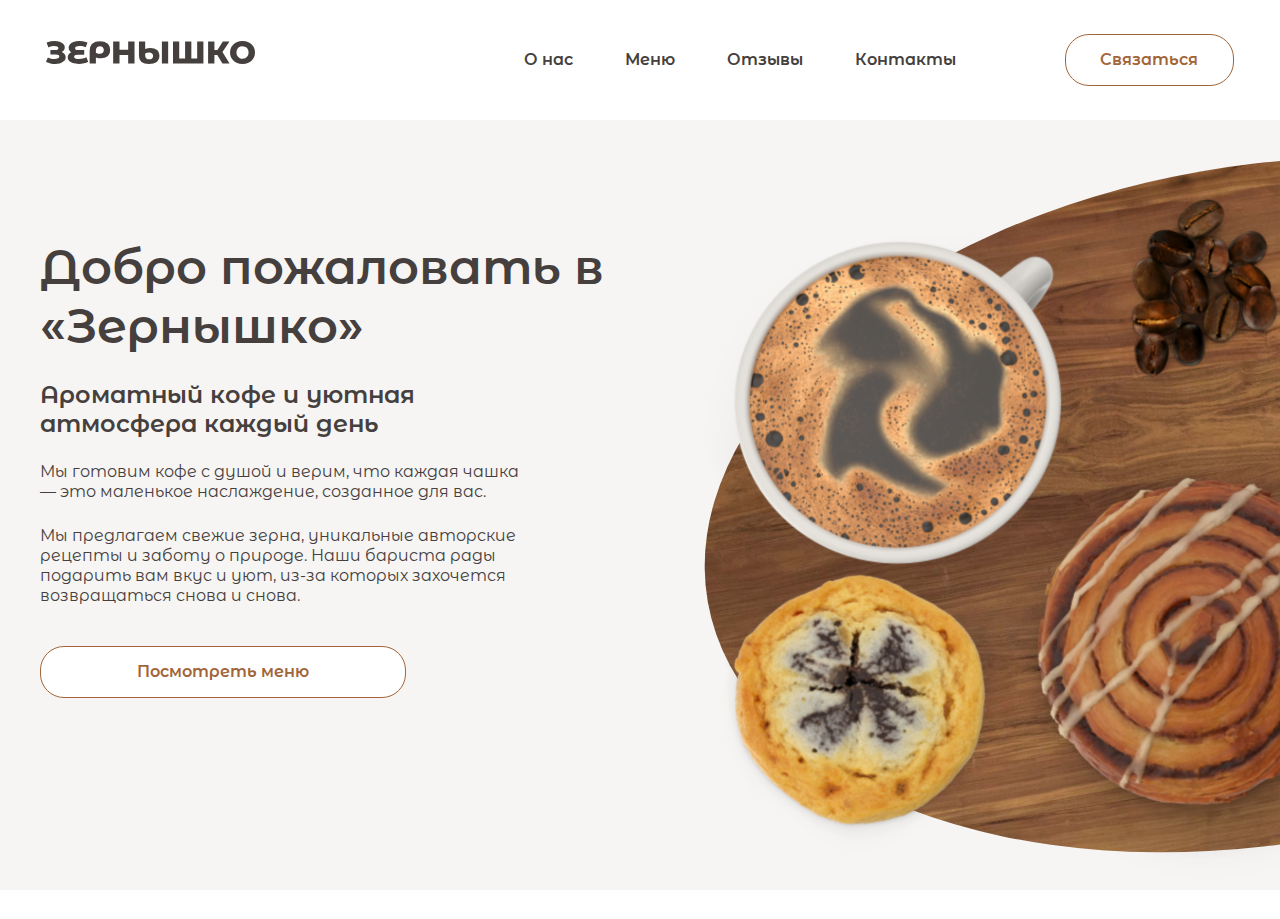
==== index.html @ 21cdaf40 "Add files via upload" ====
<!DOCTYPE html>
<html lang="en">

<head>
    <meta charset="UTF-8">
    <meta http-equiv="X-UA-Compatible" content="IE=edge">
    <meta name="viewport" content="width=device-width, initial-scale=1.0">
    <title>Главная</title>
    <link rel="stylesheet" href="style.css">
    <link rel="preconnect" href="https://fonts.googleapis.com">
    <link rel="preconnect" href="https://fonts.gstatic.com" crossorigin>
    <link
        href="https://fonts.googleapis.com/css2?family=Montserrat+Alternates:ital,wght@0,100;0,200;0,300;0,400;0,500;0,600;0,700;0,800;0,900;1,100;1,200;1,300;1,400;1,500;1,600;1,700;1,800;1,900&display=swap"
        rel="stylesheet">
</head>

<body>
    <div class="img">
        <img class="falling-img" src="img/hat__santa.png" alt="Колпак санты">
        <img class="falling-img" src="img/house.png" alt="Пряничный домик">
        <img class="falling-img" src="img/cookies.png" alt="Печенье">
        <img class="falling-img" src="img/candy.png" alt="Рождественский леденец">
        <img class="falling-img" src="img/ball.png" alt="Елочный шар">
        <img class="falling-img" src="img/snow.png" alt="Снежинка">
        <img class="falling-img" src="img/cart.png" alt="Подарочная карта">
        <script>
            const images = document.querySelectorAll('.falling-img');
            images.forEach((image, index) => {
                image.style.left = `${Math.random() * 100}%`;
                image.style.animationDuration = `${Math.random() * 3 + 2}s`;
            });
        </script>
    </div>
    <div class="top center">
        <header class="header">
            <a class="header__logo" href="index.html">
                <img class="logo__img" src="img/grain.svg" alt="logo"></a>
            <nav class="header__inform">
                <a class="header__inform__link" href="#">О нас</a>
                <a class="header__inform__link" href="#">Меню</a>
                <a class="header__inform__link" href="#">Отзывы</a>
                <a class="header__inform__link" href="#">Контакты</a>
            </nav>
            <button class="header__inform__button">
                Связаться
            </button>
        </header>
    </div>
    <section class="content center">
        <div class="content__img">
            <img class="img__coffe_beans" src="img/coffee_beans.png" alt="Кофейные зерна">
            <img class="img__cup" src="img/Cup_Of_Coffee.png" alt="Чашка кофе">
            <img class="img__cookies" src="img/cookies_with_chokolate.png" alt="Печенье с шоколадной крошкой">
            <img class="img__synabon" src="img/synabon.png" alt="Синабон">
        </div>
        <div class="content__explain">
            <h1 class="content__title">Добро пожаловать в «Зернышко»</h1>
            <p class="content__subtitle">Ароматный кофе и уютная атмосфера каждый день
            </p>
            <p class="content__text">
                Мы готовим кофе с душой и верим, что каждая чашка — это маленькое наслаждение, созданное для вас.
            </p>
            <p class="content__text">Мы предлагаем свежие зерна, уникальные авторские рецепты и заботу о природе. Наши
                бариста рады подарить
                вам
                вкус и уют, из-за которых захочется возвращаться снова и снова.
            </p>
        </div>
        <button class="content__button">
            Посмотреть меню
        </button>
    </section>
</body>

</html>
---- style.css ----
* {
  margin: 0;
  padding: 0;
}

a {
  text-decoration: none;
}

body {
  font-family: "Montserrat Alternates", serif;
}

.img {
  position: relative;
  width: 100%;
  height: 100%;
}

.falling-img {
  position: absolute;
  top: -100px;
  animation: fall 5s linear infinite;
}

@keyframes fall {
  0% {
    transform: translateY(-100px);
  }
  100% {
    transform: translateY(100vh);
  }
}
.center {
  padding-left: calc(50% - 600px);
  padding-right: calc(50% - 600px);
}

.header {
  height: 120px;
  max-width: 1400px;
  display: flex;
  flex-direction: row;
  justify-content: space-around;
  align-items: center;
}
.header__logo {
  height: 39px;
}
.header__inform {
  padding-right: 48px;
  padding-left: 256px;
}
.header__inform__link {
  color: rgb(69, 64, 61);
  font-size: 16px;
  font-weight: 600;
  line-height: 20px;
  letter-spacing: 0px;
  text-align: left;
  padding-right: 48px;
}
.header__inform__button {
  box-sizing: border-box;
  border: 1px solid rgb(162, 101, 57);
  border-radius: 24px;
  background-color: rgb(255, 255, 255);
  width: 169px;
  height: 52px;
  color: rgb(162, 101, 57);
  font-family: inherit;
  color: rgb(162, 101, 57);
  font-size: 16px;
  font-weight: 600;
  line-height: 20px;
  letter-spacing: 0px;
  text-align: center;
}
.header__inform__button:hover {
  background-color: rgb(162, 101, 57);
  color: rgb(255, 255, 255);
}

.content {
  background-color: #F6F5F4;
  height: 770px;
  background-image: url(img/Group.svg);
  background-repeat: no-repeat;
  background-size: 1220px 861px;
  background-position: left 649px center;
}
.content__explain {
  display: flex;
  flex-direction: column;
  gap: 24px;
  max-width: 586px;
  margin-right: 40px;
}
.content__title {
  font-size: 48px;
  font-weight: 600;
  line-height: 59px;
  letter-spacing: 0px;
  color: rgb(69, 64, 61);
  text-align: left;
  margin-top: 118px;
}
.content__subtitle {
  color: rgb(69, 64, 61);
  font-size: 24px;
  font-weight: 600;
  line-height: 29px;
  letter-spacing: 0px;
  text-align: left;
  max-width: 498px;
}
.content__text {
  color: rgb(69, 64, 61);
  font-size: 16px;
  font-weight: 400;
  line-height: 20px;
  letter-spacing: 0px;
  text-align: left;
  max-width: 498px;
}
.content__button {
  box-sizing: border-box;
  border: 1px solid rgb(162, 101, 57);
  border-radius: 24px;
  color: rgb(162, 101, 57);
  background-color: rgb(255, 255, 255);
  width: 366px;
  height: 52px;
  font-family: inherit;
  font-size: 16px;
  font-weight: 600;
  line-height: 20px;
  letter-spacing: 0px;
  text-align: center;
  margin-top: 40px;
}
.content__button:hover {
  background-color: rgb(162, 101, 57);
  color: rgb(255, 255, 255);
}

.img__coffe_beans {
  position: absolute;
  max-width: 270px;
  max-height: 270px;
  left: 1068px;
  top: 158px;
}

.img__cup {
  position: absolute;
  max-width: 540px;
  max-height: 540px;
  left: 654px;
  transition: transform 1s ease-in-out;
}
.img__cup:hover {
  transform: rotate(360deg);
}

.img__cookies {
  position: absolute;
  max-width: 393px;
  max-height: 393px;
  left: 661px;
  top: 498px;
  transition: transform 1s ease-in-out;
}
.img__cookies:hover {
  transform: rotate(360deg);
}

.img__synabon {
  position: absolute;
  max-width: 569px;
  max-height: 569px;
  left: 927px;
  top: 350px;
  transition: transform 5s ease-in-out;
}
.img__synabon:hover {
  transform: rotate(360deg);
}/*# sourceMappingURL=style.css.map */
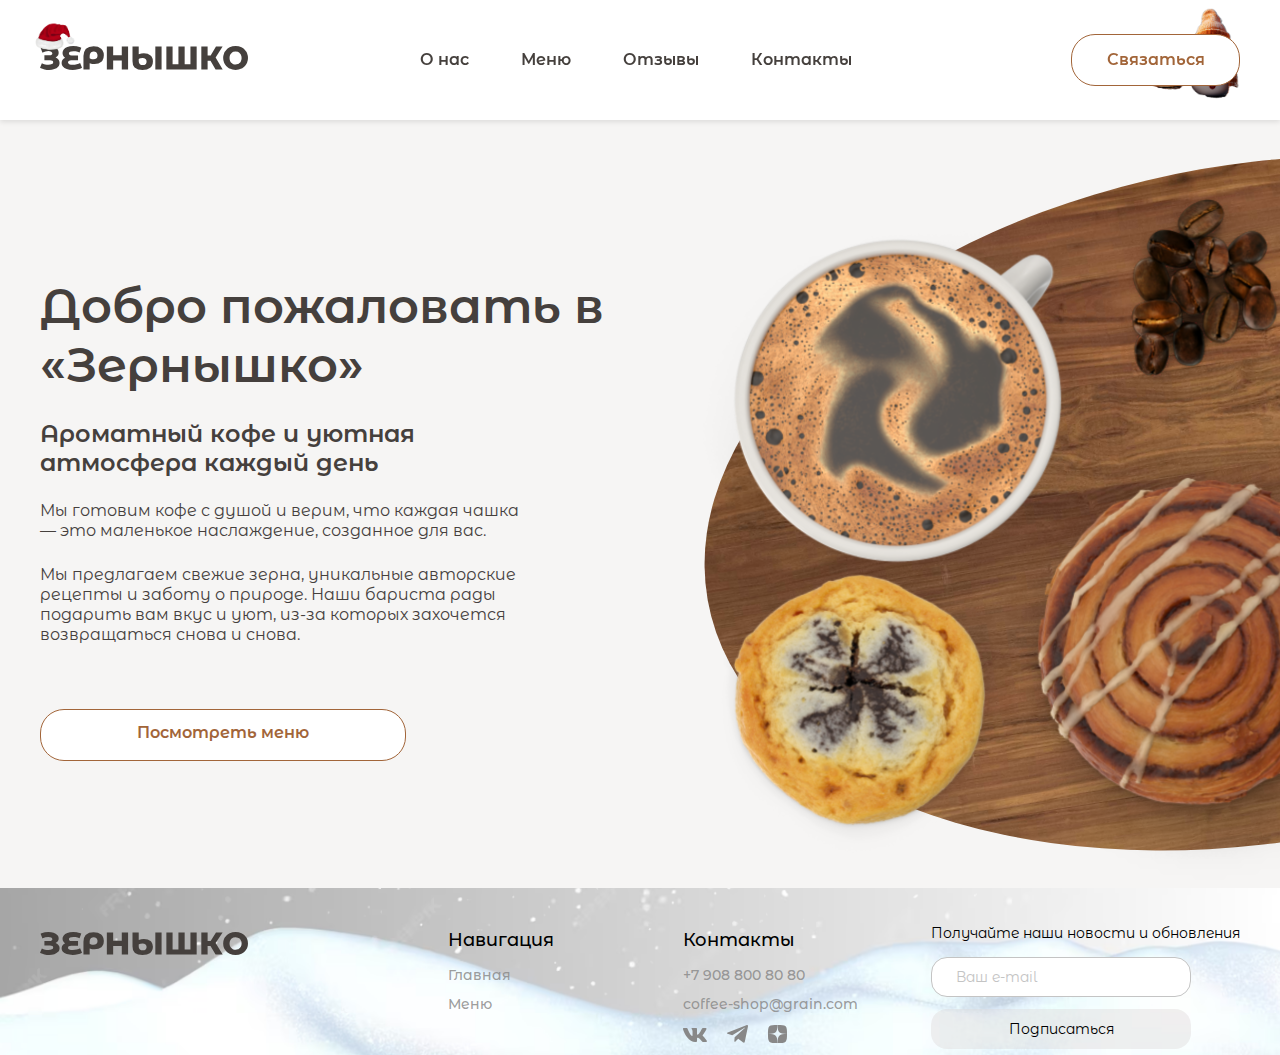
==== commit 109c9d86: "Add files via upload" ====
--- a/index.html
+++ b/index.html
@@ -1,6 +1,5 @@
 <!DOCTYPE html>
 <html lang="en">
-
 <head>
     <meta charset="UTF-8">
     <meta http-equiv="X-UA-Compatible" content="IE=edge">
@@ -13,7 +12,6 @@
         href="https://fonts.googleapis.com/css2?family=Montserrat+Alternates:ital,wght@0,100;0,200;0,300;0,400;0,500;0,600;0,700;0,800;0,900;1,100;1,200;1,300;1,400;1,500;1,600;1,700;1,800;1,900&display=swap"
         rel="stylesheet">
 </head>
-
 <body>
     <div class="img">
         <img class="falling-img" src="img/hat__santa.png" alt="Колпак санты">
@@ -31,21 +29,22 @@
             });
         </script>
     </div>
-    <div class="top center">
-        <header class="header">
-            <a class="header__logo" href="index.html">
+    <header class="header center">
+        <div class="header__logo">
+            <img class="header__img-logo" src="img/santa_hat.png" alt="Шапка санты">
+            <a class="header__top" href="index.html">
                 <img class="logo__img" src="img/grain.svg" alt="logo"></a>
-            <nav class="header__inform">
-                <a class="header__inform__link" href="#">О нас</a>
-                <a class="header__inform__link" href="#">Меню</a>
-                <a class="header__inform__link" href="#">Отзывы</a>
-                <a class="header__inform__link" href="#">Контакты</a>
-            </nav>
-            <button class="header__inform__button">
-                Связаться
-            </button>
-        </header>
-    </div>
+        </div>
+        <nav class="header__inform">
+            <a class="header__inform__link" href="#about-us">О нас</a>
+            <a class="header__inform__link" href="menu.html">Меню</a>
+            <a class="header__inform__link" href="#footer">Отзывы</a>
+            <a class="header__inform__link" href="#footer">Контакты</a>
+        </nav>
+        <button class="header__inform__button">
+            Связаться
+        </button>
+    </header>
     <section class="content center">
         <div class="content__img">
             <img class="img__coffe_beans" src="img/coffee_beans.png" alt="Кофейные зерна">
@@ -53,11 +52,11 @@
             <img class="img__cookies" src="img/cookies_with_chokolate.png" alt="Печенье с шоколадной крошкой">
             <img class="img__synabon" src="img/synabon.png" alt="Синабон">
         </div>
-        <div class="content__explain">
+        <div class="content__explain center" id="about-us">
             <h1 class="content__title">Добро пожаловать в «Зернышко»</h1>
             <p class="content__subtitle">Ароматный кофе и уютная атмосфера каждый день
             </p>
-            <p class="content__text">
+            <p class="content__text center">
                 Мы готовим кофе с душой и верим, что каждая чашка — это маленькое наслаждение, созданное для вас.
             </p>
             <p class="content__text">Мы предлагаем свежие зерна, уникальные авторские рецепты и заботу о природе. Наши
@@ -65,11 +64,71 @@
                 вам
                 вкус и уют, из-за которых захочется возвращаться снова и снова.
             </p>
+            <a class="content__link center" href="menu.html">Посмотреть меню</a>
         </div>
-        <button class="content__button">
-            Посмотреть меню
-        </button>
     </section>
+    <footer class="footer center" id="footer">
+        <a href="index.html" class="footer__logo">
+            <img src="img/grain.svg" alt="logo">
+        </a>
+        <div class="footer__content">
+            <div class="footer__info">
+                <nav class="footer__item">
+                    <h3 class="footer__title">Навигация</h3>
+                    <a href="index.html" class="footer__link">Главная</a>
+                    <a href="menu.html" class="footer__link">Меню</a>
+                </nav>
+                <div class="footer__item">
+                    <h3 class="footer__title">Контакты</h3>
+                    <a href="tel:++7 908 800 80 80" class="footer__link">+7 908 800 80 80</a>
+                    <a href="mailto:coffee-shop@grain.com" class="footer__link">coffee-shop@grain.com</a>
+                    <div class="footer__icons">
+                        <a href="#"><svg width="24.000504" height="14.000000" viewBox="0 0 24.0005 14" fill="none"
+                                xmlns="http://www.w3.org/2000/svg" xmlns:xlink="http://www.w3.org/1999/xlink">
+                                <desc>
+                                    Created with Pixso.
+                                </desc>
+                                <defs />
+                                <path id="Vector"
+                                    d="M23.45 0.94C23.61 0.4 23.45 0 22.65 0L20.03 0C19.36 0 19.05 0.34 18.88 0.72C18.88 0.72 17.55 3.92 15.66 6C15.04 6.6 14.77 6.79 14.43 6.79C14.27 6.79 14.01 6.6 14.01 6.05L14.01 0.94C14.01 0.29 13.83 0 13.27 0L9.15 0C8.73 0 8.48 0.3 8.48 0.59C8.48 1.21 9.42 1.35 9.52 3.1L9.52 6.9C9.52 7.73 9.37 7.88 9.03 7.88C8.14 7.88 5.98 4.67 4.69 1C4.44 0.28 4.19 0 3.52 0L0.9 0C0.15 0 0 0.34 0 0.72C0 1.41 0.88 4.8 4.14 9.28C6.31 12.34 9.37 14 12.15 14C13.82 14 14.02 13.63 14.02 12.99L14.02 10.68C14.02 9.94 14.18 9.8 14.71 9.8C15.1 9.8 15.77 9.99 17.33 11.46C19.11 13.21 19.4 14 20.4 14L23.03 14C23.78 14 24.15 13.63 23.94 12.9C23.7 12.18 22.85 11.12 21.72 9.88C21.11 9.17 20.19 8.4 19.91 8.02C19.52 7.53 19.63 7.31 19.91 6.87C19.91 6.87 23.11 2.45 23.44 0.94L23.45 0.94Z"
+                                    fill="#888888" fill-opacity="1.000000" fill-rule="evenodd" />
+                            </svg>
+                        </a>
+                        <a href="#"><svg width="21.000000" height="17.675659" viewBox="0 0 21 17.6757" fill="none"
+                                xmlns="http://www.w3.org/2000/svg" xmlns:xlink="http://www.w3.org/1999/xlink">
+                                <desc>
+                                    Created with Pixso.
+                                </desc>
+                                <defs />
+                                <path id="Vector"
+                                    d="M19.29 0.2L0.69 7.41C-0.06 7.74 -0.32 8.42 0.5 8.78L5.28 10.31L16.82 3.14C17.45 2.69 18.09 2.81 17.54 3.3L7.63 12.32L7.31 16.14C7.6 16.73 8.13 16.73 8.47 16.44L11.21 13.83L15.91 17.37C17 18.02 17.59 17.6 17.83 16.41L20.91 1.74C21.23 0.28 20.68 -0.37 19.29 0.2Z"
+                                    fill="#888888" fill-opacity="1.000000" fill-rule="nonzero" />
+                            </svg>
+                        </a>
+                        <a href="#"><svg width="19.000000" height="18.000000" viewBox="0 0 19 18" fill="none"
+                                xmlns="http://www.w3.org/2000/svg" xmlns:xlink="http://www.w3.org/1999/xlink">
+                                <desc>
+                                    Created with Pixso.
+                                </desc>
+                                <defs />
+                                <path id="Vector"
+                                    d="M11.33 10.73C9.83 12.19 9.73 14.01 9.6 18C13.52 18 16.23 17.98 17.62 16.7C18.98 15.37 19 12.68 19 9.09C14.79 9.22 12.87 9.32 11.33 10.73ZM0 9.09C0 12.68 0.01 15.37 1.37 16.7C2.76 17.98 5.47 18 9.39 18C9.26 14.01 9.16 12.19 7.66 10.73C6.12 9.32 4.2 9.21 0 9.09ZM9.39 0C5.48 0 2.76 0.01 1.37 1.29C0.01 2.62 0 5.31 0 8.9C4.2 8.77 6.12 8.67 7.66 7.26C9.16 5.8 9.26 3.98 9.39 0ZM11.33 7.26C9.83 5.8 9.73 3.98 9.6 0C13.52 0 16.23 0.01 17.62 1.29C18.98 2.62 19 5.31 19 8.9C14.79 8.77 12.87 8.67 11.33 7.26Z"
+                                    fill="#888888" fill-opacity="1.000000" fill-rule="nonzero" />
+                            </svg>
+                        </a>
+                    </div>
+                </div>
+            </div>
+            <form action="#" class="footer__form">
+                <p class="footer__text">
+                    Получайте наши новости и обновления
+                </p>
+                <input class="footer__type" placeholder="Ваш e-mail" type="email" name="" id="">
+                <button class="footer__button">
+                    Подписаться
+                </button>
+            </form>
+        </div>
+    </footer>
 </body>
-
 </html>--- a/style.css
+++ b/style.css
@@ -1,3 +1,4 @@
+@charset "UTF-8";
 * {
   margin: 0;
   padding: 0;
@@ -38,18 +39,71 @@
 
 .header {
   height: 120px;
-  max-width: 1400px;
   display: flex;
   flex-direction: row;
-  justify-content: space-around;
+  justify-content: space-between;
   align-items: center;
+  position: fixed;
+  box-sizing: border-box;
+  z-index: 10;
+  top: 0;
+  left: 0;
+  width: 100%;
+  background-color: #fff;
+  background-image: url("img/christmas-celebration-concept.png");
+  background-size: 170px 95px;
+  background-position: right;
+  background-repeat: no-repeat;
+  box-shadow: 0 2px 5px rgba(0, 0, 0, 0.1);
+  transition: background-size 0.3s ease;
+}
+.header:hover {
+  background-size: 200px 115px;
 }
 .header__logo {
-  height: 39px;
-}
-.header__inform {
-  padding-right: 48px;
-  padding-left: 256px;
+  display: flex;
+  flex-direction: column;
+}
+.header__img {
+  width: 80px;
+  height: 80px;
+  margin-top: -32px;
+  margin-left: -10px;
+  position: absolute;
+  z-index: 1;
+}
+.header__img-logo {
+  width: 50px;
+  height: 50px;
+  margin-top: -32px;
+  margin-left: -10px;
+  position: absolute;
+  z-index: 1;
+}
+.header__menu-img {
+  height: 59px;
+  max-width: 154px;
+}
+.header__menu-link {
+  box-sizing: border-box;
+  border: 1px solid rgb(162, 101, 57);
+  border-radius: 24px;
+  width: 120px;
+  height: 45px;
+  color: rgb(162, 101, 57);
+  font-size: 14px;
+  font-weight: 600;
+  line-height: 17px;
+  letter-spacing: 0px;
+  text-align: center;
+  display: inline-block;
+  text-decoration: none;
+  margin: 7px;
+  line-height: 45px;
+}
+.header__menu-link:hover {
+  background-color: rgb(162, 101, 57);
+  color: rgb(255, 255, 255);
 }
 .header__inform__link {
   color: rgb(69, 64, 61);
@@ -59,6 +113,7 @@
   letter-spacing: 0px;
   text-align: left;
   padding-right: 48px;
+  cursor: pointer;
 }
 .header__inform__button {
   box-sizing: border-box;
@@ -83,11 +138,12 @@
 
 .content {
   background-color: #F6F5F4;
-  height: 770px;
   background-image: url(img/Group.svg);
   background-repeat: no-repeat;
-  background-size: 1220px 861px;
+  background-size: 1220px 980px;
   background-position: left 649px center;
+  margin-top: 118px;
+  height: 770px;
 }
 .content__explain {
   display: flex;
@@ -103,7 +159,7 @@
   letter-spacing: 0px;
   color: rgb(69, 64, 61);
   text-align: left;
-  margin-top: 118px;
+  margin-top: 159px;
 }
 .content__subtitle {
   color: rgb(69, 64, 61);
@@ -123,7 +179,7 @@
   text-align: left;
   max-width: 498px;
 }
-.content__button {
+.content__link {
   box-sizing: border-box;
   border: 1px solid rgb(162, 101, 57);
   border-radius: 24px;
@@ -138,10 +194,132 @@
   letter-spacing: 0px;
   text-align: center;
   margin-top: 40px;
-}
-.content__button:hover {
+  display: inline-block;
+  text-decoration: none;
+  line-height: 45px;
+}
+.content__link:hover {
   background-color: rgb(162, 101, 57);
   color: rgb(255, 255, 255);
+}
+
+.menu-coffeе {
+  margin-top: 168px;
+  display: grid;
+  gap: 32px;
+  grid-template-columns: repeat(4, 2fr);
+}
+
+.menu-dessert {
+  margin-top: 48px;
+  display: grid;
+  gap: 32px;
+  grid-template-columns: repeat(4, 2fr);
+}
+
+.menu-snacks {
+  margin-top: 48px;
+  display: grid;
+  gap: 32px;
+  grid-template-columns: repeat(4, 2fr);
+}
+
+.item {
+  max-width: 276px;
+  height: 410px;
+  display: flex;
+  flex-direction: column;
+  justify-content: flex-start;
+  border-radius: 24px;
+  box-shadow: 0px 4px 20px 0px rgba(0, 0, 0, 0.14);
+  background: rgb(255, 255, 255);
+}
+.item::before {
+  content: "";
+  position: absolute;
+  top: 0;
+  left: 0;
+  width: 100%;
+  height: 100%;
+  background-image: url("img/santa.png");
+  background-size: 98px 98px;
+  background-repeat: no-repeat;
+  background-position: top 180px;
+  opacity: 0;
+  transition: opacity 0.3s ease, transform 0.3s ease;
+  z-index: -1;
+}
+.item:hover::before {
+  opacity: 1;
+  transform: scale(1.1);
+}
+.item:hover {
+  transform: scale(1.05);
+}
+.item__img {
+  position: relative;
+  max-width: 276px;
+  height: 276px;
+  display: flex;
+  justify-content: center;
+  align-items: center;
+}
+.item__images {
+  transition: transform 0.3s ease;
+}
+.item__images:hover {
+  transform: scale(1.1);
+}
+.item__icon {
+  display: none;
+  position: absolute;
+  top: 10px;
+  right: 10px;
+}
+.item__img:hover .item__icon {
+  display: flex;
+  gap: 10px;
+}
+.item__icon-img {
+  cursor: pointer;
+  cursor: pointer;
+  width: 30px;
+  height: 30px;
+  opacity: 0.8;
+  transition: opacity 0.3s ease;
+}
+.item__icon-img__icon-img:hover {
+  opacity: 1;
+}
+.item__describe {
+  display: flex;
+  flex-direction: column;
+  padding: 20px 20px 20px 20px;
+  gap: 7px;
+}
+.item__name {
+  color: rgb(69, 64, 61);
+  font-size: 14px;
+  font-weight: 400;
+  line-height: 17px;
+  letter-spacing: 0px;
+  text-align: left;
+}
+.item__size {
+  color: rgb(154, 154, 154);
+  font-size: 14px;
+  font-weight: 400;
+  line-height: 17px;
+  letter-spacing: 0px;
+  text-align: left;
+}
+.item__price {
+  color: rgb(69, 64, 61);
+  font-size: 24px;
+  font-weight: 600;
+  line-height: 29px;
+  letter-spacing: 0px;
+  text-align: left;
 }
 
 .img__coffe_beans {
@@ -185,4 +363,385 @@
 }
 .img__synabon:hover {
   transform: rotate(360deg);
+}
+
+.footer {
+  background-image: url("img/snow-back.png");
+  background-size: cover;
+  background-repeat: no-repeat;
+  padding-top: 32px;
+  display: flex;
+  justify-content: space-between;
+  align-items: center;
+  flex-wrap: wrap;
+}
+.footer__logo {
+  color: rgb(0, 0, 0);
+  font-size: 36px;
+  font-weight: 600;
+  line-height: 44px;
+  padding-bottom: 91px;
+}
+.footer__content {
+  width: 792px;
+  display: flex;
+  justify-content: space-between;
+  flex-wrap: wrap;
+}
+.footer__info {
+  display: flex;
+  gap: 129px;
+}
+.footer__item {
+  display: flex;
+  flex-direction: column;
+  gap: 12px;
+}
+.footer__title {
+  color: rgb(0, 0, 0);
+  font-size: 18px;
+  font-weight: 500;
+  line-height: 29px;
+}
+.footer__icons {
+  display: flex;
+  align-items: center;
+  gap: 20px;
+}
+.footer__form {
+  display: flex;
+  flex-direction: column;
+  gap: 12px;
+}
+.footer__text {
+  margin-bottom: 4px;
+  color: rgb(0, 0, 0);
+  font-size: 14px;
+  font-weight: 400;
+  line-height: 15px;
+}
+.footer__link {
+  color: rgba(136, 136, 136, 0.836);
+  font-size: 14px;
+  font-weight: 500;
+  line-height: 17px;
+}
+.footer__link:hover {
+  text-decoration: underline;
+}
+.footer__type {
+  box-sizing: border-box;
+  border: 1px solid rgb(196, 196, 196);
+  border-radius: 16px;
+  background: #fff;
+  font: inherit;
+  width: 260px;
+  height: 40px;
+  font-size: 14px;
+  font-weight: 400;
+  line-height: 15px;
+  padding-left: 24px;
+  padding-right: 24px;
+  color: rgb(196, 196, 196);
+}
+.footer__type::-moz-placeholder {
+  color: rgb(196, 196, 196);
+}
+.footer__type::placeholder {
+  color: rgb(196, 196, 196);
+}
+.footer__button {
+  background: rgba(222, 215, 215, 0.41);
+  border: none;
+  box-sizing: border-box;
+  border-radius: 16px;
+  width: 260px;
+  height: 40px;
+  font: inherit;
+  font-size: 14px;
+  line-height: 15px;
+  color: rgb(0, 0, 0);
+  font-family: inherit;
+}
+
+@media (max-width: 1024px) {
+  .center {
+    padding-left: calc(50% - 393px);
+    padding-right: calc(50% - 393px);
+  }
+  .footer__logo {
+    display: none;
+  }
+  .header {
+    height: 100px;
+    background-image: none;
+  }
+  .header:hover {
+    background-size: 160px 90px;
+  }
+  .header__img {
+    width: 60px;
+    height: 60px;
+    margin-top: -25px;
+    margin-left: -8px;
+  }
+  .header__img-logo {
+    width: 40px;
+    height: 40px;
+    margin-top: -25px;
+    margin-left: -8px;
+  }
+  .header__menu-img {
+    height: 45px;
+    max-width: 120px;
+  }
+  .header__menu-link {
+    width: 100px;
+    height: 40px;
+    font-size: 12px;
+    line-height: 40px;
+    margin: 5px;
+  }
+  .header__inform__link {
+    font-size: 14px;
+    padding-right: 24px;
+  }
+  .header__inform__link__button {
+    font-size: 14px;
+    font-weight: 200;
+    line-height: 20px;
+  }
+  .content {
+    background-size: 980px 461px;
+    background-position: left 500px center;
+  }
+  .content__explain {
+    gap: 20px;
+    margin-right: 0;
+    padding: 0 20px;
+  }
+  .content__title {
+    font-size: 36px;
+    line-height: 44px;
+    margin-top: 80px;
+  }
+  .content__subtitle {
+    font-size: 20px;
+    line-height: 24px;
+  }
+  .content__text {
+    font-size: 14px;
+    line-height: 18px;
+  }
+  .content__link {
+    margin-top: 20px;
+  }
+  .menu-coffeе {
+    margin-top: 80px;
+    grid-template-columns: repeat(2, 1fr);
+    gap: 20px;
+    padding: 0 20px;
+  }
+  .menu-dessert {
+    margin-top: 80px;
+    grid-template-columns: repeat(2, 1fr);
+    gap: 20px;
+    padding: 0 20px;
+  }
+  .menu-snacks {
+    margin-top: 80px;
+    grid-template-columns: repeat(2, 1fr);
+    gap: 20px;
+    padding: 0 20px;
+  }
+  .item {
+    max-width: 100%;
+    height: auto;
+    padding-bottom: 20px;
+  }
+  .item__img {
+    max-width: 100%;
+    height: auto;
+  }
+  .item__images {
+    max-width: 100%;
+    height: auto;
+  }
+  .item__describe {
+    padding: 15px 15px 15px 15px;
+  }
+  .item__name {
+    font-size: 12px;
+    line-height: 15px;
+  }
+  .item__size {
+    font-size: 12px;
+    line-height: 15px;
+  }
+  .item__price {
+    font-size: 12px;
+    line-height: 15px;
+  }
+  .img__coffe_beans {
+    display: none;
+  }
+  .img__synabon {
+    display: none;
+  }
+  .img__cookies {
+    max-width: 293px;
+    max-height: 293px;
+    left: 661px;
+    top: 400px;
+  }
+  .img__cup {
+    max-width: 440px;
+    max-height: 440px;
+    left: 654px;
+  }
+}
+@media (min-width: 768px) and (max-width: 834px) {
+  .header__inform__link {
+    font-size: 14px;
+    padding-right: 10px;
+  }
+  .center {
+    padding-left: 24px;
+    padding-right: 24px;
+  }
+  .content {
+    background-size: 880px 461px;
+    background-position: left 400px center;
+  }
+  .img__cookies {
+    max-width: 193px;
+    max-height: 193px;
+    left: 661px;
+    top: 500px;
+  }
+  .img__cup {
+    max-width: 340px;
+    max-height: 340px;
+    left: 554px;
+    top: 180px;
+  }
+}
+@media (max-width: 767px) {
+  .center {
+    padding-left: 16px;
+    padding-right: 16px;
+  }
+  .header {
+    height: 80px;
+    background-image: none;
+    display: flex;
+    flex-direction: column;
+    gap: 5px;
+  }
+  .header:hover {
+    background-size: 160px 90px;
+  }
+  .header__img {
+    display: none;
+  }
+  .header__img-logo {
+    display: none;
+  }
+  .header__menu-img {
+    display: none;
+  }
+  .header__menu-link {
+    width: 80px;
+    height: 30px;
+    font-size: 10px;
+    line-height: 30px;
+    margin: 3px;
+  }
+  .header__inform__link {
+    font-size: 12px;
+    padding-right: 16px;
+  }
+  .header__inform__link__button {
+    font-size: 12px;
+    line-height: 18px;
+  }
+  .logo__img {
+    display: none;
+  }
+  .content {
+    background-size: 580px 361px;
+    background-position: bottom 8px center;
+  }
+  .content__explain {
+    display: flex;
+    flex-direction: column;
+    gap: 16px;
+    max-width: 100%;
+    margin-right: 0;
+  }
+  .content__title {
+    font-size: 32px;
+    line-height: 40px;
+    margin-top: 40px;
+  }
+  .content__subtitle {
+    font-size: 18px;
+    line-height: 24px;
+    max-width: 100%;
+  }
+  .content__text {
+    font-size: 14px;
+    line-height: 18px;
+    max-width: 100%;
+  }
+  .content__link {
+    width: 100%;
+    height: 48px;
+    font-size: 14px;
+    line-height: 48px;
+    margin-top: 20px;
+  }
+  .img__cup {
+    max-width: 240px;
+    max-height: 240px;
+    left: 54px;
+    top: 580px;
+  }
+  .img__cookies {
+    max-width: 240px;
+    max-height: 240px;
+    left: 184px;
+    top: 680px;
+  }
+  .menu-coffeе {
+    align-items: center;
+    margin-top: 40px;
+    display: grid;
+    gap: 16px;
+    grid-template-columns: repeat(1, 1fr);
+  }
+  .menu-dessert {
+    align-items: center;
+    margin-top: 40px;
+    display: grid;
+    gap: 16px;
+    grid-template-columns: repeat(1, 1fr);
+  }
+  .menu-snacks {
+    align-items: center;
+    margin-top: 40px;
+    display: grid;
+    gap: 16px;
+    grid-template-columns: repeat(1, 1fr);
+  }
+  .footer {
+    padding-bottom: 32px;
+  }
+  .footer__content {
+    justify-content: center;
+    gap: 34px;
+  }
+  .footer__info {
+    gap: 100px;
+  }
 }/*# sourceMappingURL=style.css.map */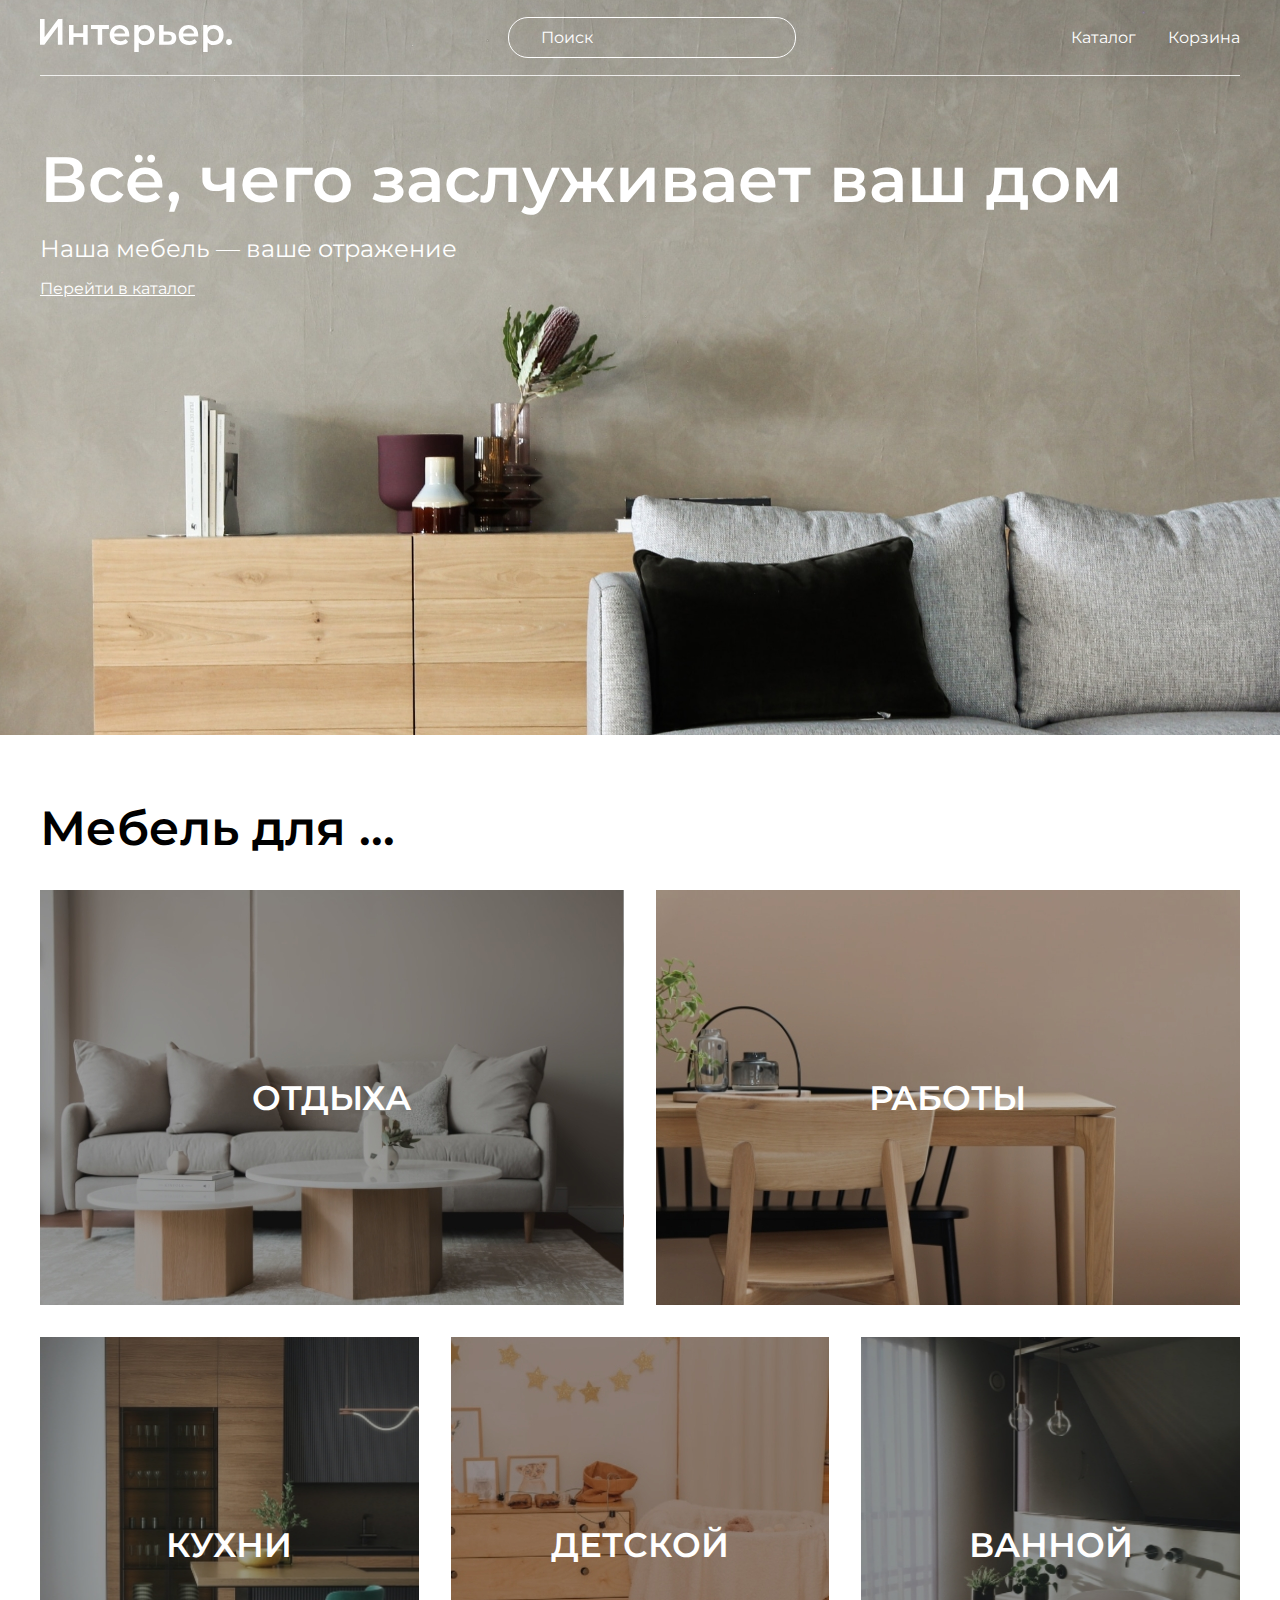
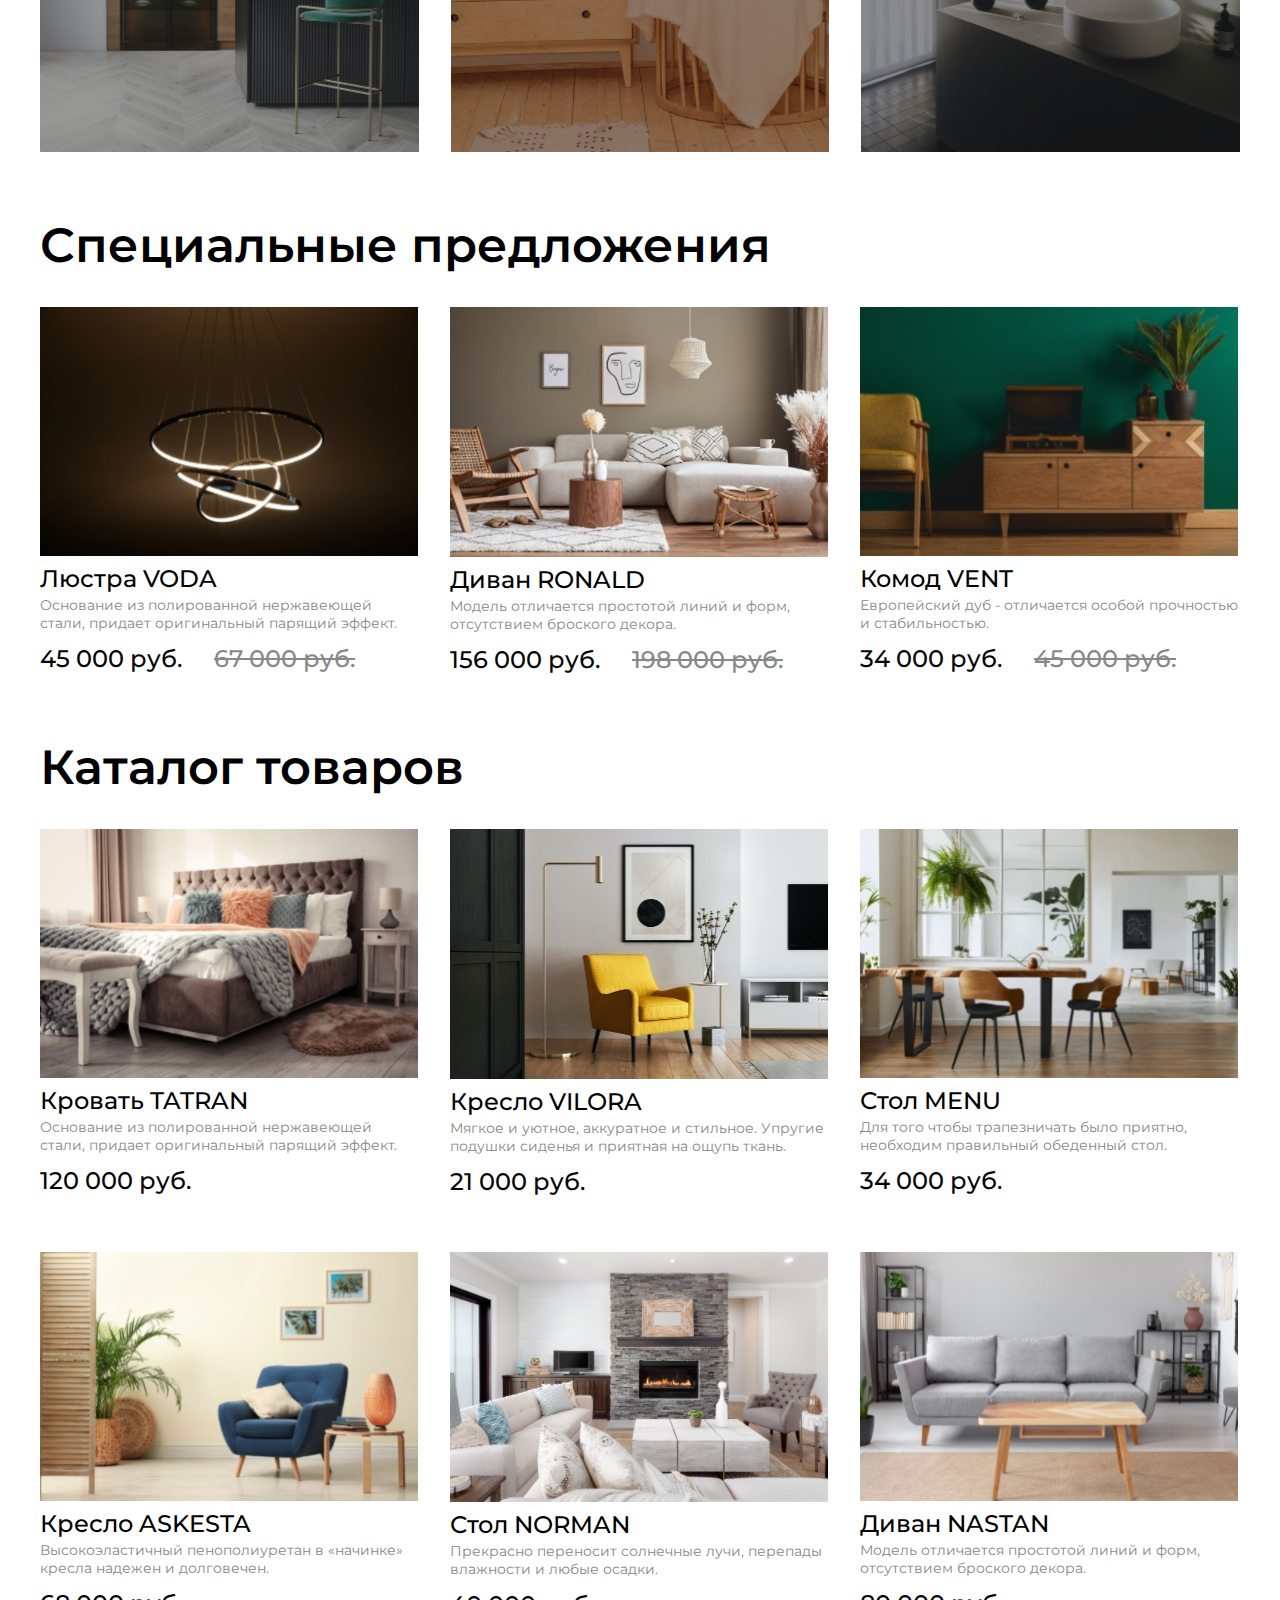
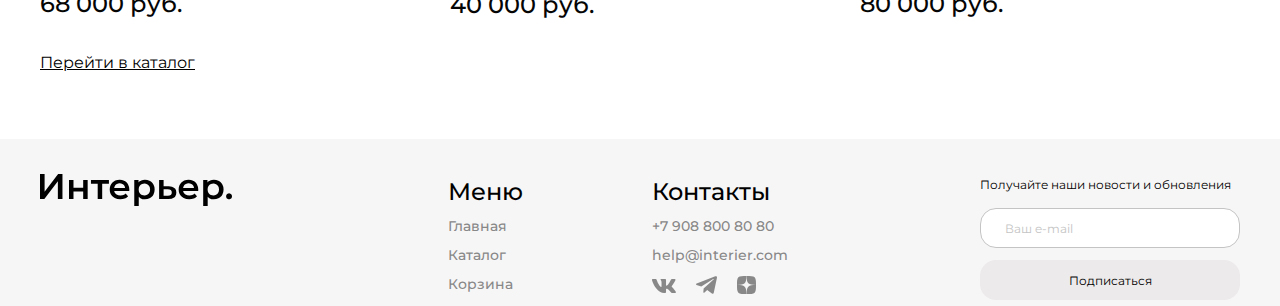
==== commit a8bf6567: "Add files via upload" ====
--- a/index.html
+++ b/index.html
@@ -4,117 +4,348 @@
     <meta charset="UTF-8">
     <meta http-equiv="X-UA-Compatible" content="IE=edge">
     <meta name="viewport" content="width=device-width, initial-scale=1.0">
-    <title>Главная</title>
+    <title>Главная страница</title>
     <link rel="stylesheet" href="style.css">
     <link rel="preconnect" href="https://fonts.googleapis.com">
     <link rel="preconnect" href="https://fonts.gstatic.com" crossorigin>
-    <link
-        href="https://fonts.googleapis.com/css2?family=Montserrat+Alternates:ital,wght@0,100;0,200;0,300;0,400;0,500;0,600;0,700;0,800;0,900;1,100;1,200;1,300;1,400;1,500;1,600;1,700;1,800;1,900&display=swap"
+    <link href="https://fonts.googleapis.com/css2?family=Montserrat:ital,wght@0,100..900;1,100..900&display=swap"
         rel="stylesheet">
 </head>
 <body>
-    <div class="img">
-        <img class="falling-img" src="img/hat__santa.png" alt="Колпак санты">
-        <img class="falling-img" src="img/house.png" alt="Пряничный домик">
-        <img class="falling-img" src="img/cookies.png" alt="Печенье">
-        <img class="falling-img" src="img/candy.png" alt="Рождественский леденец">
-        <img class="falling-img" src="img/ball.png" alt="Елочный шар">
-        <img class="falling-img" src="img/snow.png" alt="Снежинка">
-        <img class="falling-img" src="img/cart.png" alt="Подарочная карта">
-        <script>
-            const images = document.querySelectorAll('.falling-img');
-            images.forEach((image, index) => {
-                image.style.left = `${Math.random() * 100}%`;
-                image.style.animationDuration = `${Math.random() * 3 + 2}s`;
-            });
-        </script>
+    <div class="top center">
+     <header class="header">
+      <a class="logo" href="index.html">
+        <img class="logo__img" src="images/logo.svg" alt="logo"></a>
+      <input class="header__input" type="text" placeholder="Поиск">
+      <nav class="menu">
+        <a class="menu__link" href="catalog.html" class="top_link">Каталог</a>
+        <a class="menu__link top_link" href="#cart-modal" id="open-cart-modal">Корзина</a>
+        <div class="menu__modal" id="cart-modal">
+            <span class="menu__modal-close-modal" id="close-cart-modal"><a href="#">&times;</a></span>
+            <div class="menu__modal-cart">
+                <img class="menu__modal-cart__images" src="images/menu_modal.png" alt="Стол MENU">
+                <div class="menu__modal-cart__info">
+                    <h4 class="menu__modal-cart__title">Стол MENU</h4>
+                    <p class="menu__modal-cart__price">34 000 руб.</p>
+                    <div class="menu__modal-cart__link">
+                        <a class="menu__modal-cart__link1" href="#">Избранные</a>
+                        <a class="menu__modal-cart__link1" href="#">Удалить</a>
+                    </div>
+                </div>
+            <input class="menu__modal-cart__number" type="number" value="1" min="1">
+        </div>
+        <hr class="menu__modal-cart-gray-line">
+            <div class="menu__modal-cart">
+                <img class="menu__modal-cart__images" src="images/nastan_modal.png" alt="Диван NASTAN">
+                <div class="menu__modal-cart__info">
+                    <h4 class="menu__modal-cart__title">Диван NASTAN</h4>
+                    <p class="menu__modal-cart__price">80 000 руб.</p>
+                    <div class="menu__modal-cart__link">
+                        <a class="menu__modal-cart__link1" href="#">Избранные</a>
+                        <a class="menu__modal-cart__link1" href="#">Удалить</a>
+                    </div>
+                </div> 
+            <input class="menu__modal-cart__number" type="number" value="1" min="1">
+        </div>
+        <div class="menu__modal-cart__total">
+            <div class="menu__modal-cart__total-text">
+               <span class="menu__modal-cart__total-text1">Итого:</span>
+               <strong class="menu__modal-cart__total-text2">114 000 руб.</strong>
+            </div>
+                <button class="menu__modal-cart__order-link">Оформить заказ</button>
+        </div> 
+        </div>  
+      </nav>
+      <div class="menu-mob">
+        <a href="#"><svg width="19.000000" height="19.000000" viewBox="0 0 19 19" fill="none" xmlns="http://www.w3.org/2000/svg" xmlns:xlink="http://www.w3.org/1999/xlink">
+                    <desc>
+                            Created with Pixso.
+                    </desc>
+                    <defs>
+                        <clipPath id="clip310_614">
+                            <rect id="gg:search" rx="0.000000" width="18.000000" height="18.000000" transform="translate(0.500000 0.500000)" fill="white" fill-opacity="0"/>
+                        </clipPath>
+                    </defs>
+                    <rect id="gg:search" rx="0.000000" width="18.000000" height="18.000000" transform="translate(0.500000 0.500000)" fill="#FFFFFF" fill-opacity="0"/>
+                    <g clip-path="url(#clip310_614)">
+                        <path id="Vector" d="M14.5 11.42C15.48 10.15 15.95 8.55 15.8 6.94C15.65 5.34 14.89 3.85 13.68 2.79C12.48 1.72 10.91 1.16 9.3 1.21C7.69 1.26 6.16 1.92 5.02 3.06C3.88 4.2 3.21 5.73 3.16 7.34C3.11 8.95 3.68 10.52 4.74 11.73C5.81 12.94 7.3 13.69 8.9 13.84C10.51 14 12.11 13.53 13.38 12.54L13.41 12.57L16.77 15.93C16.85 16.01 16.93 16.06 17.03 16.1C17.13 16.14 17.23 16.16 17.33 16.16C17.44 16.16 17.54 16.14 17.64 16.1C17.73 16.06 17.82 16.01 17.89 15.93C17.97 15.86 18.02 15.77 18.06 15.68C18.1 15.58 18.12 15.48 18.12 15.37C18.12 15.27 18.1 15.17 18.06 15.07C18.02 14.97 17.97 14.89 17.89 14.81L14.53 11.45C14.52 11.44 14.51 11.43 14.5 11.42ZM12.85 4.18C13.3 4.62 13.66 5.14 13.9 5.72C14.14 6.3 14.27 6.92 14.27 7.54C14.28 8.17 14.15 8.79 13.91 9.37C13.68 9.95 13.33 10.48 12.88 10.92C12.44 11.37 11.91 11.72 11.33 11.96C10.75 12.19 10.13 12.32 9.5 12.31C8.88 12.31 8.26 12.18 7.68 11.94C7.1 11.7 6.58 11.34 6.14 10.89C5.26 10 4.77 8.8 4.77 7.54C4.78 6.29 5.28 5.09 6.16 4.2C7.05 3.32 8.25 2.82 9.5 2.81C10.76 2.81 11.96 3.3 12.85 4.18Z" fill="#FFFFFF" fill-opacity="1.000000" fill-rule="evenodd"/>
+                        <path id="Vector" d="M16 8.15Q16.06 7.55 16 6.93Q15.94 6.3 15.77 5.72Q15.6 5.13 15.32 4.57Q15.03 4.02 14.66 3.53Q14.28 3.05 13.82 2.64Q13.35 2.23 12.82 1.92Q12.29 1.6 11.71 1.39Q11.12 1.18 10.52 1.08Q9.91 0.99 9.29 1.01Q8.67 1.03 8.07 1.16Q7.47 1.29 6.9 1.54Q6.33 1.79 5.82 2.13Q5.32 2.48 4.88 2.92Q4.43 3.36 4.09 3.86Q3.75 4.37 3.5 4.94Q3.25 5.51 3.12 6.11Q2.98 6.71 2.96 7.33Q2.94 7.96 3.04 8.56Q3.13 9.17 3.34 9.75Q3.56 10.34 3.87 10.87Q4.18 11.39 4.59 11.86Q5 12.33 5.49 12.7Q5.97 13.08 6.53 13.36Q7.08 13.64 7.67 13.81Q8.26 13.99 8.88 14.04Q9.5 14.1 10.11 14.04Q10.72 13.99 11.32 13.81Q11.92 13.64 12.47 13.36Q12.93 13.12 13.36 12.8L16.63 16.07Q16.7 16.14 16.78 16.2Q16.86 16.25 16.95 16.29Q17.04 16.33 17.14 16.35Q17.23 16.36 17.33 16.36Q17.43 16.36 17.53 16.35Q17.62 16.33 17.71 16.29Q17.8 16.25 17.88 16.2Q17.96 16.14 18.03 16.07Q18.1 16 18.16 15.92Q18.21 15.84 18.25 15.75Q18.29 15.66 18.31 15.57Q18.32 15.47 18.32 15.37Q18.32 15.27 18.31 15.18Q18.29 15.08 18.25 14.99Q18.21 14.9 18.16 14.82Q18.1 14.74 18.03 14.67L14.76 11.4Q15.08 10.97 15.32 10.51Q15.59 9.96 15.77 9.36Q15.94 8.76 16 8.15ZM14.5 11.42C15.48 10.15 15.95 8.55 15.8 6.94C15.65 5.34 14.89 3.85 13.68 2.79C12.48 1.72 10.91 1.16 9.3 1.21C7.69 1.26 6.16 1.92 5.02 3.06C3.88 4.2 3.21 5.73 3.16 7.34C3.11 8.95 3.68 10.52 4.74 11.73C5.81 12.94 7.3 13.69 8.9 13.84C10.51 14 12.11 13.53 13.38 12.54L13.41 12.57L16.77 15.93C16.85 16.01 16.93 16.06 17.03 16.1C17.13 16.14 17.23 16.16 17.33 16.16C17.44 16.16 17.54 16.14 17.64 16.1C17.73 16.06 17.82 16.01 17.89 15.93C17.97 15.86 18.02 15.77 18.06 15.68C18.1 15.58 18.12 15.48 18.12 15.37C18.12 15.27 18.1 15.17 18.06 15.07C18.02 14.97 17.97 14.89 17.89 14.81L14.53 11.45C14.52 11.44 14.51 11.43 14.5 11.42ZM12.85 4.18C13.3 4.62 13.66 5.14 13.9 5.72C14.14 6.3 14.27 6.92 14.27 7.54C14.28 8.17 14.15 8.79 13.91 9.37C13.68 9.95 13.33 10.48 12.88 10.92C12.44 11.37 11.91 11.72 11.33 11.96C10.75 12.19 10.13 12.32 9.5 12.31C8.88 12.31 8.26 12.18 7.68 11.94C7.1 11.7 6.58 11.34 6.14 10.89C5.26 10 4.77 8.8 4.77 7.54C4.78 6.29 5.28 5.09 6.16 4.2C7.05 3.32 8.25 2.82 9.5 2.81C10.76 2.81 11.96 3.3 12.85 4.18ZM13.29 5.01Q13.54 5.38 13.72 5.8Q13.89 6.22 13.98 6.65Q14.07 7.09 14.07 7.54Q14.07 8 13.99 8.44Q13.9 8.88 13.73 9.3Q13.56 9.72 13.31 10.09Q13.06 10.46 12.74 10.78Q12.42 11.1 12.05 11.35Q11.68 11.6 11.26 11.77Q10.83 11.94 10.4 12.03Q9.96 12.12 9.5 12.11Q9.05 12.11 8.61 12.02Q8.18 11.93 7.76 11.76Q7.34 11.58 6.97 11.33Q6.6 11.08 6.28 10.75Q5.96 10.43 5.72 10.06Q5.48 9.7 5.31 9.28Q5.14 8.86 5.06 8.43Q4.97 8 4.97 7.54Q4.97 7.09 5.06 6.66Q5.15 6.23 5.32 5.81Q5.5 5.4 5.74 5.03Q5.99 4.66 6.31 4.35Q6.62 4.03 6.99 3.78Q7.36 3.54 7.77 3.36Q8.19 3.19 8.62 3.1Q9.05 3.02 9.5 3.01Q9.95 3.01 10.39 3.1Q10.82 3.18 11.24 3.35Q11.66 3.52 12.02 3.76Q12.39 4 12.71 4.32Q13.04 4.64 13.29 5.01Z" fill="#FFFFFF" fill-opacity="1.000000" fill-rule="evenodd"/>
+                    </g>
+        </svg>
+        </a>
+            <a href="catalog.html"><svg width="19.199463" height="19.199951" viewBox="0 0 19.1995 19.2" fill="none" xmlns="http://www.w3.org/2000/svg" xmlns:xlink="http://www.w3.org/1999/xlink">
+                    <desc>
+                            Created with Pixso.
+                    </desc>
+                    <defs/>
+                    <rect id="Rectangle 46" width="4.571429" height="4.571429" fill="#FFFFFF" fill-opacity="1.000000"/>
+                    <rect id="Rectangle 41" y="7.314209" width="4.571429" height="4.571429" fill="#FFFFFF" fill-opacity="1.000000"/>
+                    <rect id="Rectangle 47" y="14.628540" width="4.571429" height="4.571428" fill="#FFFFFF" fill-opacity="1.000000"/>
+                    <rect id="Rectangle 48" x="7.313477" y="7.314209" width="4.571429" height="4.571429" fill="#FFFFFF" fill-opacity="1.000000"/>
+                    <rect id="Rectangle 45" x="7.313477" y="14.628540" width="4.571429" height="4.571428" fill="#FFFFFF" fill-opacity="1.000000"/>
+                    <rect id="Rectangle 49" x="7.313477" width="4.571429" height="4.571429" fill="#FFFFFF" fill-opacity="1.000000"/>
+                    <rect id="Rectangle 42" x="14.627930" y="7.314209" width="4.571428" height="4.571429" fill="#FFFFFF" fill-opacity="1.000000"/>
+                    <rect id="Rectangle 44" x="14.627930" y="14.628540" width="4.571428" height="4.571428" fill="#FFFFFF" fill-opacity="1.000000"/>
+                    <rect id="Rectangle 43" x="14.627930" width="4.571428" height="4.571429" fill="#FFFFFF" fill-opacity="1.000000"/>
+            </svg>
+            </a>
+            <a href="cart.html"><svg width="25.000000" height="25.000000" viewBox="0 0 25 25" fill="none" xmlns="http://www.w3.org/2000/svg" xmlns:xlink="http://www.w3.org/1999/xlink">
+             <desc>
+                     Created with Pixso.
+             </desc>
+             <defs>
+            <clipPath id="clip310_618">
+                <rect id="jam:shopping-cart" rx="0.000000" width="24.000000" height="24.000000" transform="matrix(-1 0 0 1 25.5 0.5)" fill="white" fill-opacity="0"/>
+            </clipPath>
+             </defs>
+                    <rect id="jam:shopping-cart" rx="0.000000" width="24.000000" height="24.000000" transform="matrix(-1 0 0 1 25.5 0.5)" fill="#FFFFFF" fill-opacity="0"/>
+                    <g clip-path="url(#clip310_618)">
+                        <path id="Vector" d="M14.58 20.83C15.13 20.83 15.66 20.61 16.05 20.22C16.44 19.83 16.66 19.3 16.66 18.75C16.66 18.19 16.44 17.66 16.05 17.27C15.66 16.88 15.13 16.66 14.58 16.66C14.03 16.66 13.5 16.88 13.11 17.27C12.71 17.66 12.5 18.19 12.5 18.75C12.5 19.3 12.71 19.83 13.11 20.22C13.5 20.61 14.03 20.83 14.58 20.83ZM7.29 20.83C7.84 20.83 8.37 20.61 8.76 20.22C9.15 19.83 9.37 19.3 9.37 18.75C9.37 18.19 9.15 17.66 8.76 17.27C8.37 16.88 7.84 16.66 7.29 16.66C6.73 16.66 6.2 16.88 5.81 17.27C5.42 17.66 5.2 18.19 5.2 18.75C5.2 19.3 5.42 19.83 5.81 20.22C6.2 20.61 6.73 20.83 7.29 20.83ZM20.87 6.16C21.13 6.16 21.37 6.05 21.56 5.86C21.74 5.67 21.84 5.42 21.84 5.16C21.84 4.9 21.74 4.65 21.56 4.47C21.37 4.28 21.13 4.17 20.87 4.16L19.67 4.16C18.73 4.16 17.92 4.81 17.71 5.73L16.41 11.61C16.2 12.52 15.39 13.18 14.45 13.18L6.63 13.18L5.12 7.17L14.86 7.17C15.12 7.15 15.36 7.04 15.54 6.86C15.72 6.67 15.82 6.42 15.82 6.16C15.82 5.91 15.72 5.66 15.54 5.47C15.36 5.29 15.12 5.18 14.86 5.16L5.12 5.16C4.82 5.16 4.52 5.23 4.25 5.37C3.97 5.5 3.73 5.69 3.54 5.93C3.36 6.17 3.23 6.45 3.16 6.75C3.1 7.05 3.11 7.36 3.18 7.65L4.68 13.66C4.79 14.1 5.04 14.48 5.39 14.76C5.75 15.03 6.18 15.18 6.63 15.18L14.45 15.18C15.36 15.18 16.25 14.87 16.96 14.3C17.67 13.73 18.17 12.93 18.36 12.04L19.67 6.16L20.87 6.16Z" fill="#FFFFFF" fill-opacity="1.000000" fill-rule="nonzero"/>
+                    </g>
+                </svg>
+                </a>
+      </div>
+  </header>
+        <section class="top__content">
+            <h1 class="title">Всё, чего заслуживает ваш дом</h1>
+            <p class="top__text">
+                Наша мебель — ваше отражение
+            </p>
+            <a href="catalog.html" class="link">Перейти в каталог</a>
+        </section>
     </div>
-    <header class="header center">
-        <div class="header__logo">
-            <img class="header__img-logo" src="img/santa_hat.png" alt="Шапка санты">
-            <a class="header__top" href="index.html">
-                <img class="logo__img" src="img/grain.svg" alt="logo"></a>
-        </div>
-        <nav class="header__inform">
-            <a class="header__inform__link" href="#about-us">О нас</a>
-            <a class="header__inform__link" href="menu.html">Меню</a>
-            <a class="header__inform__link" href="#footer">Отзывы</a>
-            <a class="header__inform__link" href="#footer">Контакты</a>
-        </nav>
-        <button class="header__inform__button">
-            Связаться
-        </button>
-    </header>
-    <section class="content center">
-        <div class="content__img">
-            <img class="img__coffe_beans" src="img/coffee_beans.png" alt="Кофейные зерна">
-            <img class="img__cup" src="img/Cup_Of_Coffee.png" alt="Чашка кофе">
-            <img class="img__cookies" src="img/cookies_with_chokolate.png" alt="Печенье с шоколадной крошкой">
-            <img class="img__synabon" src="img/synabon.png" alt="Синабон">
-        </div>
-        <div class="content__explain center" id="about-us">
-            <h1 class="content__title">Добро пожаловать в «Зернышко»</h1>
-            <p class="content__subtitle">Ароматный кофе и уютная атмосфера каждый день
-            </p>
-            <p class="content__text center">
-                Мы готовим кофе с душой и верим, что каждая чашка — это маленькое наслаждение, созданное для вас.
-            </p>
-            <p class="content__text">Мы предлагаем свежие зерна, уникальные авторские рецепты и заботу о природе. Наши
-                бариста рады подарить
-                вам
-                вкус и уют, из-за которых захочется возвращаться снова и снова.
-            </p>
-            <a class="content__link center" href="menu.html">Посмотреть меню</a>
+    <section class="for-box center">
+        <h2 class="product-box__title">Мебель для ... </h2>
+        <div class="for">
+            <div class="for__item for__item_1 for__item_big">ОТДЫХА</div>
+            <div class="for__item for__item_2 for__item_big">РАБОТЫ</div>
+            <div class="for__item for__item_3">КУХНИ</div>
+            <div class="for__item for__item_4">ДЕТСКОЙ</div>
+            <div class="for__item for__item_5">ВАННОЙ</div>
         </div>
     </section>
-    <footer class="footer center" id="footer">
+    <section class="product-box center">
+        <h2 class="product-box__title">Специальные предложения</h2>
+        <div class="product-content">
+            <article class="product">
+                <div class="product__img">
+                    <img class="product__images" src="images/chandelier_VODA.jpeg" alt="Люстра VODA">
+                    <div class="product__icon">
+                        <img class="product__icon-img" src="images/icon1.svg" alt="svg">
+                        <img class="product__icon-img" src="images/icon2.svg" alt="svg">
+                    </div>
+                </div>
+                <a class="product__name" href="product.html">Люстра VODA</a>
+                <p class="product__text">
+                    Основание из полированной
+                    нержавеющей стали, придает оригинальный парящий эффект.
+                </p>
+                <div class="product__box-price">
+                    <span class="product__price">
+                        45 000 руб.
+                    </span>
+                    <span class="product__price_old">
+                        67 000 руб.
+                    </span>
+                </div>
+            </article>
+            <article class="product">
+                <div class="product__img">
+                    <img class="product__images" src="images/sofa_RONALD.jpeg" alt="Диван RONALD">
+                    <div class="product__icon">
+                        <img class="product__icon-img" src="images/icon1.svg" alt="svg">
+                        <img class="product__icon-img" src="images/icon2.svg" alt="svg">
+                    </div>
+                </div>
+                <a class="product__name" href="product.html">Диван RONALD</a>
+                <p class="product__text">
+                    Модель отличается простотой линий и форм,
+                    отсутствием броского декора.
+                </p>
+                <div class="product__box-price">
+                    <span class="product__price">
+                        156 000 руб.
+                    </span>
+                    <span class="product__price_old">
+                        198 000 руб.
+                    </span>
+                </div>
+            </article>
+            <article class="product">
+                <div class="product__img">
+                    <img class="product__images" src="images/chest_VENT.jpeg" alt="Комод VENT">
+                    <div class="product__icon">
+                        <img class="product__icon-img" src="images/icon1.svg" alt="svg">
+                        <img class="product__icon-img" src="images/icon2.svg" alt="svg">
+                    </div>
+                </div>
+                <a class="product__name" href="product.html">Комод VENT</a>
+                <p class="product__text">
+                    Европейский дуб - отличается
+                    особой прочностью и стабильностью.
+                </p>
+                <div class="product__box-price">
+                    <span class="product__price">
+                        34 000 руб.
+                    </span>
+                    <span class="product__price_old">
+                        45 000 руб.
+                    </span>
+                </div>
+            </article>
+        </div>
+    </section>
+    <section class="product-box center">
+        <h2 class="product-box__title">Каталог товаров</h2>
+        <div class="product-content">
+            <article class="product">
+                <div class="product__img">
+                    <img class="product__images" src="images/bed_TATRAN.jpeg" alt="Кровать TATRAN">
+                    <div class="product__icon">
+                        <img class="product__icon-img" src="images/icon1.svg" alt="svg">
+                        <img class="product__icon-img" src="images/icon2.svg" alt="svg">
+                    </div>
+                </div>
+                <a class="product__name" href="product.html">Кровать TATRAN</a>
+                <p class="product__text">
+                    Основание из полированной нержавеющей стали,
+                    придает оригинальный парящий эффект.
+                </p>
+                <div class="product__box-price">
+                    <span class="product__price">
+                        120 000 руб.
+                    </span>
+                </div>
+            </article>
+            <article class="product">
+                <div class="product__img">
+                    <img class="product__images" src="images/armchair_VILORA.jpeg" alt="Кресло VILORA">
+                    <div class="product__icon">
+                        <img class="product__icon-img" src="images/icon1.svg" alt="svg">
+                        <img class="product__icon-img" src="images/icon2.svg" alt="svg">
+                    </div>
+                </div>
+                <a class="product__name" href="product.html">Кресло VILORA</a>
+                <p class="product__text">
+                    Мягкое и уютное, аккуратное и стильное.
+                    Упругие подушки сиденья и приятная на ощупь ткань.
+                </p>
+                <div class="product__box-price">
+                    <span class="product__price">
+                        21 000 руб.
+                    </span>
+                </div>
+            </article>
+            <article class="product">
+                <div class="product__img">
+                    <img class="product__images" src="images/table_MENU.jpeg" alt="Стол MENU">
+                    <div class="product__icon">
+                        <img class="product__icon-img" src="images/icon1.svg" alt="svg">
+                        <img class="product__icon-img" src="images/icon2.svg" alt="svg">
+                    </div>
+                </div>
+                <a class="product__name" href="product.html">Стол MENU</a>
+                <p class="product__text">
+                    Для того чтобы трапезничать было приятно,
+                    необходим правильный обеденный стол.
+                </p>
+                <div class="product__box-price">
+                    <span class="product__price">
+                        34 000 руб.
+                    </span>
+                </div>
+            </article>
+            <article class="product">
+                <div class="product__img">
+                    <img class="product__images" src="images/armchair_ASKESTA.jpeg" alt="Кресло ASKESTA">
+                    <div class="product__icon">
+                        <img class="product__icon-img" src="images/icon1.svg" alt="svg">
+                        <img class="product__icon-img" src="images/icon2.svg" alt="svg">
+                    </div>
+                </div>
+                <a class="product__name" href="product.html">Кресло ASKESTA</a>
+                <p class="product__text">
+                    Высокоэластичный пенополиуретан в «начинке» кресла надежен и долговечен.
+                </p>
+                <div class="product_box__price">
+                    <span class="product__price">
+                        68 000 руб.
+                    </span>
+                </div>
+            </article>
+            <article class="product">
+                <div class="product__img">
+                    <img class="product__images" src="images/table_NORMAN.jpeg" alt="Стол NORMAN">
+                    <div class="product__icon">
+                        <img class="product__icon-img" src="images/icon1.svg" alt="svg">
+                        <img class="product__icon-img" src="images/icon2.svg" alt="svg">
+                    </div>
+                </div>
+                <a class="product__name" href="product.html">Стол NORMAN</a>
+                <p class="product__text">
+                    Прекрасно переносит солнечные лучи,
+                    перепады влажности и любые осадки.
+                </p>
+                <div class="product__box-price">
+                    <span class="product__price">
+                        40 000 руб.
+                    </span>
+                </div>
+            </article>
+            <article class="product">
+                <div class="product__img">
+                    <img class="product__images" src="images/sofa_NASTAN.jpeg" alt="Диван NASTAN">
+                    <div class="product__icon">
+                        <img class="product__icon-img" src="images/icon1.svg" alt="svg">
+                        <img class="product__icon-img" src="images/icon2.svg" alt="svg">
+                    </div>
+                </div>
+                <a class="product__name" href="product.html">Диван NASTAN</a>
+                <p class="product__text">
+                    Модель отличается простотой линий и форм, отсутствием броского декора.
+                </p>
+                <div class="product__box-price">
+                    <span class="product__price">
+                        80 000 руб.
+                    </span>
+                </div>
+            </article>
+        </div>
+    </section>
+    <nav class="catalog center">
+        <a href="catalog.html" class="catalog__link">Перейти в каталог</a>
+    </nav>
+    <footer class="footer center">
         <a href="index.html" class="footer__logo">
-            <img src="img/grain.svg" alt="logo">
+            <img src="images/logo2_.svg" alt="logo">
         </a>
         <div class="footer__content">
             <div class="footer__info">
                 <nav class="footer__item">
-                    <h3 class="footer__title">Навигация</h3>
+                    <h3 class="footer__title">Меню</h3>
                     <a href="index.html" class="footer__link">Главная</a>
-                    <a href="menu.html" class="footer__link">Меню</a>
+                    <a href="catalog.html" class="footer__link">Каталог</a>
+                    <a href="cart.html" class="footer__link">Корзина</a>
                 </nav>
                 <div class="footer__item">
                     <h3 class="footer__title">Контакты</h3>
                     <a href="tel:++7 908 800 80 80" class="footer__link">+7 908 800 80 80</a>
-                    <a href="mailto:coffee-shop@grain.com" class="footer__link">coffee-shop@grain.com</a>
+                    <a href="mailto:help@interier.com" class="footer__link">help@interier.com</a>
                     <div class="footer__icons">
-                        <a href="#"><svg width="24.000504" height="14.000000" viewBox="0 0 24.0005 14" fill="none"
-                                xmlns="http://www.w3.org/2000/svg" xmlns:xlink="http://www.w3.org/1999/xlink">
-                                <desc>
-                                    Created with Pixso.
-                                </desc>
-                                <defs />
-                                <path id="Vector"
-                                    d="M23.45 0.94C23.61 0.4 23.45 0 22.65 0L20.03 0C19.36 0 19.05 0.34 18.88 0.72C18.88 0.72 17.55 3.92 15.66 6C15.04 6.6 14.77 6.79 14.43 6.79C14.27 6.79 14.01 6.6 14.01 6.05L14.01 0.94C14.01 0.29 13.83 0 13.27 0L9.15 0C8.73 0 8.48 0.3 8.48 0.59C8.48 1.21 9.42 1.35 9.52 3.1L9.52 6.9C9.52 7.73 9.37 7.88 9.03 7.88C8.14 7.88 5.98 4.67 4.69 1C4.44 0.28 4.19 0 3.52 0L0.9 0C0.15 0 0 0.34 0 0.72C0 1.41 0.88 4.8 4.14 9.28C6.31 12.34 9.37 14 12.15 14C13.82 14 14.02 13.63 14.02 12.99L14.02 10.68C14.02 9.94 14.18 9.8 14.71 9.8C15.1 9.8 15.77 9.99 17.33 11.46C19.11 13.21 19.4 14 20.4 14L23.03 14C23.78 14 24.15 13.63 23.94 12.9C23.7 12.18 22.85 11.12 21.72 9.88C21.11 9.17 20.19 8.4 19.91 8.02C19.52 7.53 19.63 7.31 19.91 6.87C19.91 6.87 23.11 2.45 23.44 0.94L23.45 0.94Z"
-                                    fill="#888888" fill-opacity="1.000000" fill-rule="evenodd" />
-                            </svg>
+                        <a class="footer__icon" href="#">
+                            <svg width="24" height="14" viewBox="0 0 24 14" fill="none" xmlns="http://www.w3.org/2000/svg">
+                                <path fill-rule="evenodd" clip-rule="evenodd" d="M23.45 0.948C23.616 0.402 23.45 0 22.655 0H20.03C19.362 0 19.054 0.347 18.887 0.73C18.887 0.73 17.552 3.926 15.661 6.002C15.049 6.604 14.771 6.795 14.437 6.795C14.27 6.795 14.019 6.604 14.019 6.057V0.948C14.019 0.292 13.835 0 13.279 0H9.151C8.734 0 8.483 0.304 8.483 0.593C8.483 1.214 9.429 1.358 9.526 3.106V6.904C9.526 7.737 9.373 7.888 9.039 7.888C8.149 7.888 5.984 4.677 4.699 1.003C4.45 0.288 4.198 0 3.527 0H0.9C0.15 0 0 0.347 0 0.73C0 1.412 0.89 4.8 4.145 9.281C6.315 12.341 9.37 14 12.153 14C13.822 14 14.028 13.632 14.028 12.997V10.684C14.028 9.947 14.186 9.8 14.715 9.8C15.105 9.8 15.772 9.992 17.33 11.467C19.11 13.216 19.403 14 20.405 14H23.03C23.78 14 24.156 13.632 23.94 12.904C23.702 12.18 22.852 11.129 21.725 9.882C21.113 9.172 20.195 8.407 19.916 8.024C19.527 7.533 19.638 7.314 19.916 6.877C19.916 6.877 23.116 2.451 23.449 0.948H23.45Z" fill="#888888"/>
+                                </svg>
                         </a>
-                        <a href="#"><svg width="21.000000" height="17.675659" viewBox="0 0 21 17.6757" fill="none"
-                                xmlns="http://www.w3.org/2000/svg" xmlns:xlink="http://www.w3.org/1999/xlink">
-                                <desc>
-                                    Created with Pixso.
-                                </desc>
-                                <defs />
-                                <path id="Vector"
-                                    d="M19.29 0.2L0.69 7.41C-0.06 7.74 -0.32 8.42 0.5 8.78L5.28 10.31L16.82 3.14C17.45 2.69 18.09 2.81 17.54 3.3L7.63 12.32L7.31 16.14C7.6 16.73 8.13 16.73 8.47 16.44L11.21 13.83L15.91 17.37C17 18.02 17.59 17.6 17.83 16.41L20.91 1.74C21.23 0.28 20.68 -0.37 19.29 0.2Z"
-                                    fill="#888888" fill-opacity="1.000000" fill-rule="nonzero" />
-                            </svg>
+                        <a class="footer__icon" href="#">
+                            <svg width="21" height="18" viewBox="0 0 21 18" fill="none" xmlns="http://www.w3.org/2000/svg">
+                                <path d="M19.2957 0.363004L0.690669 7.57461C-0.0580296 7.91045 -0.31126 8.58298 0.509708 8.94798L5.28269 10.4727L16.8232 3.30353C17.4533 2.85347 18.0984 2.97348 17.5433 3.46858L7.63158 12.4893L7.32023 16.3069C7.60861 16.8964 8.13664 16.8991 8.47346 16.6061L11.2157 13.998L15.9122 17.533C17.003 18.1821 17.5965 17.7632 17.8312 16.5735L20.9117 1.91163C21.2315 0.447168 20.6861 -0.19809 19.2957 0.363004Z" fill="#888888"/>
+                                </svg>
                         </a>
-                        <a href="#"><svg width="19.000000" height="18.000000" viewBox="0 0 19 18" fill="none"
-                                xmlns="http://www.w3.org/2000/svg" xmlns:xlink="http://www.w3.org/1999/xlink">
-                                <desc>
-                                    Created with Pixso.
-                                </desc>
-                                <defs />
-                                <path id="Vector"
-                                    d="M11.33 10.73C9.83 12.19 9.73 14.01 9.6 18C13.52 18 16.23 17.98 17.62 16.7C18.98 15.37 19 12.68 19 9.09C14.79 9.22 12.87 9.32 11.33 10.73ZM0 9.09C0 12.68 0.01 15.37 1.37 16.7C2.76 17.98 5.47 18 9.39 18C9.26 14.01 9.16 12.19 7.66 10.73C6.12 9.32 4.2 9.21 0 9.09ZM9.39 0C5.48 0 2.76 0.01 1.37 1.29C0.01 2.62 0 5.31 0 8.9C4.2 8.77 6.12 8.67 7.66 7.26C9.16 5.8 9.26 3.98 9.39 0ZM11.33 7.26C9.83 5.8 9.73 3.98 9.6 0C13.52 0 16.23 0.01 17.62 1.29C18.98 2.62 19 5.31 19 8.9C14.79 8.77 12.87 8.67 11.33 7.26Z"
-                                    fill="#888888" fill-opacity="1.000000" fill-rule="nonzero" />
-                            </svg>
+                        <a class="footer__icon" href="#">
+                            <svg width="19" height="18" viewBox="0 0 19 18" fill="none" xmlns="http://www.w3.org/2000/svg">
+                                <path d="M11.3326 10.7357C9.83977 12.195 9.7312 14.0143 9.60227 18C13.5244 18 16.2319 17.9871 17.6298 16.7014C18.9869 15.3771 19.0005 12.69 19.0005 9.09643C14.7933 9.225 12.873 9.32143 11.3326 10.7357ZM0.000488281 9.09643C0.000488281 12.69 0.0140597 15.3771 1.3712 16.7014C2.76906 17.9871 5.47656 18 9.3987 18C9.26299 14.0143 9.1612 12.195 7.66835 10.7357C6.12799 9.32143 4.20763 9.21857 0.000488281 9.09643ZM9.3987 0C5.48335 0 2.76906 0.0128571 1.3712 1.29857C0.0140597 2.62286 0.000488281 5.31 0.000488281 8.90357C4.20763 8.775 6.12799 8.67857 7.66835 7.26429C9.1612 5.805 9.26977 3.98571 9.3987 0ZM11.3326 7.26429C9.83977 5.805 9.7312 3.98571 9.60227 0C13.5244 0 16.2319 0.0128571 17.6298 1.29857C18.9869 2.62286 19.0005 5.31 19.0005 8.90357C14.7933 8.775 12.873 8.67857 11.3326 7.26429Z" fill="#888888"/>
+                                </svg>                                 
                         </a>
                     </div>
                 </div>
@@ -131,4 +362,5 @@
         </div>
     </footer>
 </body>
+
 </html>--- a/style.css
+++ b/style.css
@@ -2,373 +2,740 @@
 * {
   margin: 0;
   padding: 0;
+  box-sizing: border-box;
+}
+
+body {
+  font-family: "Montserrat", serif;
 }
 
 a {
   text-decoration: none;
 }
 
-body {
-  font-family: "Montserrat Alternates", serif;
-}
-
-.img {
-  position: relative;
-  width: 100%;
-  height: 100%;
-}
-
-.falling-img {
-  position: absolute;
-  top: -100px;
-  animation: fall 5s linear infinite;
-}
-
-@keyframes fall {
-  0% {
-    transform: translateY(-100px);
-  }
-  100% {
-    transform: translateY(100vh);
-  }
-}
+button {
+  border: 1px solid #000;
+  border-radius: 20px;
+  height: 40px;
+  font-family: inherit;
+  padding: 10px 23px;
+  cursor: pointer;
+  background-color: #fff;
+}
+
+select {
+  -webkit-appearance: none;
+  -moz-appearance: none;
+       appearance: none;
+  height: 40px;
+  box-sizing: border-box;
+  border: 1px solid rgb(196, 196, 196);
+  border-radius: 20px;
+  padding-left: 23px;
+  padding-right: 23px;
+  font-family: inherit;
+  font-size: 16px;
+  font-weight: 400;
+  line-height: 20px;
+  width: 227px;
+  background-image: url(images/arrow.svg);
+  background-repeat: no-repeat;
+  background-position: right 20px center;
+  color: black;
+}
+
+.top {
+  height: 735px;
+  background-image: url(images/topback.jpeg);
+  background-repeat: no-repeat;
+  background-position: center;
+  background-size: cover;
+}
+.top__text {
+  color: rgb(255, 255, 255);
+  font-size: 24px;
+  font-weight: 400;
+  margin-bottom: 16px;
+}
+.top-catalog {
+  height: 400px;
+  background-image: url(images/topback1.jpeg);
+  background-repeat: no-repeat;
+  background-position: center;
+  background-size: cover;
+}
+.top-catalog__title {
+  color: rgb(255, 255, 255);
+  font-size: 64px;
+  font-weight: 600;
+  margin-bottom: 128px;
+  margin-top: 126px;
+}
+
 .center {
   padding-left: calc(50% - 600px);
   padding-right: calc(50% - 600px);
 }
 
 .header {
-  height: 120px;
-  display: flex;
-  flex-direction: row;
+  height: 76px;
+  display: flex;
+  flex-wrap: wrap;
   justify-content: space-between;
   align-items: center;
+  border-bottom: 0.5px solid rgba(255, 255, 255, 0.8);
+}
+.header__input {
+  width: 288px;
+  height: 41px;
+  box-sizing: border-box;
+  border: 1px solid rgb(255, 255, 255);
+  border-radius: 20px;
+  background-color: transparent;
+  outline: none;
+  font-size: 16px;
+  font-weight: 400;
+  font: inherit;
+  padding-left: 32px;
+  padding-right: 32px;
+  color: rgb(255, 255, 255);
+}
+.header__input::-moz-placeholder {
+  color: rgb(255, 255, 255);
+}
+.header__input::placeholder {
+  color: rgb(255, 255, 255);
+}
+
+.menu {
+  display: flex;
+  gap: 32px;
+}
+.menu__link {
+  font-size: 16px;
+  font-weight: 400;
+  color: rgb(255, 255, 255);
+}
+.menu__link:hover {
+  text-decoration: underline;
+}
+.menu__modal {
   position: fixed;
-  box-sizing: border-box;
+  display: none;
+  left: 747px;
+  top: 66px;
+  box-shadow: 0px 4px 67px -12px rgba(0, 0, 0, 0.32);
+  background: rgb(255, 255, 255);
+  padding: 40px 48px 40px 48px;
   z-index: 10;
-  top: 0;
+  height: 480px;
+}
+.menu__modal:target {
+  display: block;
+}
+.menu__modal-close-modal {
+  cursor: pointer;
+  position: absolute;
+  right: 20px;
+  top: 10px;
+  width: 30px;
+  height: 30px;
+  border: none;
+  display: flex;
+  font-size: 16px;
+  color: #000;
+  /* Цвет текста */
+}
+.menu__modal-cart {
+  display: flex;
+  align-items: flex-start;
+  justify-content: space-between;
+}
+.menu__modal-cart__info {
+  display: flex;
+  flex-direction: column;
+  gap: 12px;
+  margin-left: 24px;
+  margin-right: 72px;
+}
+.menu__modal-cart__title {
+  color: rgb(0, 0, 0);
+  font-size: 24px;
+  font-weight: 500;
+}
+.menu__modal-cart__price {
+  color: rgb(5, 5, 5);
+  font-size: 16px;
+  font-weight: 500;
+}
+.menu__modal-cart__link1 {
+  color: rgb(0, 0, 0);
+  font-size: 14px;
+  font-weight: 400;
+  text-decoration-line: underline;
+}
+.menu__modal-cart__number {
+  border-radius: 6px;
+  background: rgb(247, 246, 246);
+  width: 71px;
+  height: 51px;
+  color: rgb(0, 0, 0);
+  font-family: Poppins;
+  font-size: 14px;
+  font-weight: 600;
+  text-align: center;
+  border: 1px solid rgb(255, 255, 255);
+}
+.menu__modal-cart__link {
+  display: flex;
+  flex-direction: row;
+  gap: 24px;
+  margin-top: 42px;
+}
+.menu__modal-cart-gray-line {
+  border: 0.5px solid rgb(202, 205, 216);
+  margin: 24px 0px;
+}
+.menu__modal-cart__total {
+  display: flex;
+  flex-direction: row;
+  margin-top: 24px;
+}
+.menu__modal-cart__total-text {
+  display: flex;
+  flex-direction: row;
+  align-items: center;
+  height: 40px;
+}
+.menu__modal-cart__total-text1 {
+  color: rgb(0, 0, 0);
+  font-size: 24px;
+  font-weight: 400;
+  padding-right: 6px;
+}
+.menu__modal-cart__total-text2 {
+  color: rgb(0, 0, 0);
+  font-size: 24px;
+  font-weight: 500;
+}
+.menu__modal-cart__order-link {
+  border: 1px solid rgb(4, 4, 4);
+  border-radius: 20px;
+  width: 223px;
+  height: 40px;
+  color: rgb(0, 0, 0);
+  font-family: inherit;
+  font-size: 16px;
+  font-weight: 400;
+  margin-left: 48px;
+  transition: background-color 0.3s ease, transform 0.3s ease;
+}
+.menu__modal-cart__order-link:hover {
+  background-color: rgb(0, 0, 0);
+  transform: scale(1.05);
+  color: rgb(255, 255, 255);
+}
+.menu__modal-cart__order-link:active {
+  transform: scale(0.95);
+}
+.menu-mob {
+  display: none;
+}
+
+.link {
+  color: rgb(255, 255, 255);
+  font-size: 16px;
+  font-weight: 400;
+  text-decoration: underline;
+}
+
+.link:hover {
+  text-decoration: underline;
+}
+
+.title {
+  color: rgb(255, 255, 255);
+  font-size: 64px;
+  font-weight: 600;
+  margin-top: 64px;
+  margin-bottom: 16px;
+  text-align: left;
+}
+
+.top-catalog-nav {
+  display: flex;
+  justify-content: space-between;
+  flex-wrap: wrap;
+}
+.top-catalog-nav__nav {
+  display: flex;
+  gap: 10px;
+  justify-content: space-between;
+  align-items: center;
+}
+.top-catalog-nav__link {
+  color: rgb(0, 0, 0);
+  font-size: 16px;
+  font-weight: 400;
+}
+
+.top-catalog__filterform {
+  display: flex;
+  padding-top: 40px;
+  padding-bottom: 40px;
+  justify-content: flex-end;
+}
+
+.filter-button-wrapper {
+  position: relative;
+  display: flex;
+  justify-content: flex-end;
+}
+
+.filter-button-nav {
+  display: flex;
+  flex-direction: row;
+  flex-wrap: wrap;
+  gap: 10px;
+}
+
+.filter-button {
+  font-family: inherit;
+  font-size: 16px;
+  font-weight: 500;
+  text-align: start;
+  width: 182px;
+  border-color: #c4c4c4;
+  background-repeat: no-repeat;
+  background-position: right 20px center;
+  background-image: url(images/arrow.svg);
+}
+
+.filter-product__content {
+  display: none;
+  position: absolute;
+  background-color: white;
+  min-width: 160px;
+  box-shadow: 0px 8px 16px rgba(0, 0, 0, 0.2);
+  z-index: 1;
+  border: 1px solid #ccc;
+}
+
+.filtering-form {
+  position: absolute;
+  top: calc(100% + 14px);
+  right: 237px;
+  display: flex;
+  flex-direction: column;
+  align-items: start;
+  gap: 36px;
+  background-color: #fff;
+  box-shadow: 0px 4px 67px -12px rgba(0, 0, 0, 0.32);
+  padding: 40px 48px;
+  z-index: 1;
+}
+.filtering-form__content-wrapper {
+  display: flex;
+  flex-direction: column;
+  flex-wrap: wrap;
+  gap: 32px 65px;
+  min-width: 445.5px;
+  max-height: 448px;
+}
+.filtering-form__fieldset {
+  display: flex;
+  flex-direction: column;
+  gap: 14px;
+  padding: 0;
+  border: none;
+}
+.filtering-form__legend1 {
+  font-size: 16px;
+  font-weight: 500;
+  margin-bottom: 16px;
+}
+.filtering-form__legend2 {
+  font-size: 16px;
+  font-weight: 500;
+  margin-bottom: 14px;
+}
+.filtering-form__button {
+  align-self: flex-end;
+  width: 190px;
+  transition: background-color 0.3s ease, transform 0.3s ease;
+}
+.filtering-form__button:hover {
+  background-color: rgb(0, 0, 0);
+  transform: scale(1.05);
+  color: rgb(255, 255, 255);
+}
+.filtering-form__button:active {
+  transform: scale(0.95);
+}
+
+.radio {
+  display: flex;
+  align-items: center;
+  gap: 11px;
+}
+.radio__input {
+  display: none;
+}
+.radio__label {
+  display: flex;
+  align-items: center;
+  cursor: pointer;
+  position: relative;
+  padding-left: 30px;
+  font-size: 14px;
+}
+.radio__label::before {
+  content: "";
+  width: 15px;
+  height: 15px;
+  border: 1px solid #888888;
+  border-radius: 50%;
+  position: absolute;
   left: 0;
-  width: 100%;
   background-color: #fff;
-  background-image: url("img/christmas-celebration-concept.png");
-  background-size: 170px 95px;
-  background-position: right;
+}
+
+.radio__input:checked + .radio__label::before {
+  border-color: #000;
+  background-image: url(images/marker.svg);
   background-repeat: no-repeat;
-  box-shadow: 0 2px 5px rgba(0, 0, 0, 0.1);
-  transition: background-size 0.3s ease;
-}
-.header:hover {
-  background-size: 200px 115px;
-}
-.header__logo {
+  background-position: center;
+}
+
+.range {
   display: flex;
   flex-direction: column;
-}
-.header__img {
-  width: 80px;
-  height: 80px;
-  margin-top: -32px;
-  margin-left: -10px;
+  gap: 14px;
+}
+.range__input {
+  width: 190.5px;
+  height: 9px;
+  overflow: hidden;
+  outline: none;
+}
+.range__slider {
+  font-family: sans-serif;
+  font-size: 14px;
+  position: relative;
+  height: 15px;
+  width: 190px;
+  display: inline-block;
+  margin-top: -5.5px;
+}
+.range__slider input {
   position: absolute;
+}
+.range__label {
+  font-size: 14px;
+}
+
+.range__input,
+.range__input::-webkit-slider-runnable-track,
+.range__input::-webkit-slider-thumb {
+  -webkit-appearance: none;
+  background: none;
+}
+
+.range__input::-webkit-slider-runnable-track {
+  width: 189px;
+  height: 1px;
+  background: #000;
+}
+
+.range__input:nth-child(2)::-webkit-slider-runnable-track {
+  background: none;
+}
+
+.range__input::-webkit-slider-thumb {
+  position: relative;
+  height: 8px;
+  width: 8px;
+  margin-top: -4px;
+  background: #000;
+  border: 1px solid #000;
+  border-radius: 25px;
+  cursor: pointer;
   z-index: 1;
 }
-.header__img-logo {
-  width: 50px;
-  height: 50px;
-  margin-top: -32px;
-  margin-left: -10px;
+
+.range__input::-webkit-slider-thumb:active {
+  cursor: grabbing;
+}
+
+.range__input:nth-child(1)::-webkit-slider-thumb {
+  z-index: 2;
+}
+
+.color-options {
+  display: flex;
+  flex-wrap: wrap;
+  max-width: 190px;
+  gap: 14px;
+}
+.color-options__checkbox {
+  width: 15px;
+  height: 15px;
+}
+
+.checkbox {
+  display: flex;
+  align-items: center;
+  gap: 14px;
+}
+.checkbox__input {
+  display: none;
+}
+.checkbox__label {
+  display: flex;
+  align-items: center;
+  cursor: pointer;
+  position: relative;
+  padding-left: 30px;
+  font-size: 14px;
+}
+.checkbox__label::before {
+  content: "";
+  display: inline-block;
+  width: 15px;
+  height: 15px;
+  border: 1px solid #888888;
   position: absolute;
-  z-index: 1;
-}
-.header__menu-img {
-  height: 59px;
-  max-width: 154px;
-}
-.header__menu-link {
-  box-sizing: border-box;
-  border: 1px solid rgb(162, 101, 57);
-  border-radius: 24px;
-  width: 120px;
-  height: 45px;
-  color: rgb(162, 101, 57);
-  font-size: 14px;
-  font-weight: 600;
-  line-height: 17px;
-  letter-spacing: 0px;
-  text-align: center;
-  display: inline-block;
-  text-decoration: none;
-  margin: 7px;
-  line-height: 45px;
-}
-.header__menu-link:hover {
-  background-color: rgb(162, 101, 57);
-  color: rgb(255, 255, 255);
-}
-.header__inform__link {
-  color: rgb(69, 64, 61);
-  font-size: 16px;
-  font-weight: 600;
-  line-height: 20px;
-  letter-spacing: 0px;
-  text-align: left;
-  padding-right: 48px;
-  cursor: pointer;
-}
-.header__inform__button {
-  box-sizing: border-box;
-  border: 1px solid rgb(162, 101, 57);
-  border-radius: 24px;
-  background-color: rgb(255, 255, 255);
-  width: 169px;
-  height: 52px;
-  color: rgb(162, 101, 57);
-  font-family: inherit;
-  color: rgb(162, 101, 57);
-  font-size: 16px;
-  font-weight: 600;
-  line-height: 20px;
-  letter-spacing: 0px;
-  text-align: center;
-}
-.header__inform__button:hover {
-  background-color: rgb(162, 101, 57);
-  color: rgb(255, 255, 255);
-}
-
-.content {
-  background-color: #F6F5F4;
-  background-image: url(img/Group.svg);
+  left: 0;
+  background-color: #fff;
+}
+.checkbox__label--white::before {
+  background-color: #fff;
+  border-color: #808080;
+}
+.checkbox__label--black::before {
+  background-color: #000;
+  border-color: #000;
+}
+.checkbox__label--gray::before {
+  background-color: #737373;
+  border-color: #737373;
+}
+.checkbox__label--red::before {
+  background-color: #f00;
+  border-color: #f00;
+}
+.checkbox__label--orange::before {
+  background-color: #ff4500;
+  border-color: #ff4500;
+}
+.checkbox__label--yellow::before {
+  background-color: #ff0;
+  border-color: #ff0;
+}
+.checkbox__label--green::before {
+  background-color: #008000;
+  border-color: #008000;
+}
+.checkbox__label--teal::before {
+  background-color: #40e0d0;
+  border-color: #40e0d0;
+}
+.checkbox__label--light-blue::before {
+  background-color: #009fe3;
+  border-color: #009fe3;
+}
+.checkbox__label--blue::before {
+  background-color: #00f;
+  border-color: #00f;
+}
+.checkbox__label--purple::before {
+  background-color: #800080;
+  border-color: #800080;
+}
+.checkbox__label--violet::before {
+  background-color: #8a2be2;
+  border-color: #8a2be2;
+}
+.checkbox__label--lavender::before {
+  background-color: #d89aff;
+  border-color: #d89aff;
+}
+.checkbox__label--pink::before {
+  background-color: #ff1493;
+  border-color: #ff1493;
+}
+
+.checkbox__input:checked + .checkbox__label::before {
+  background-image: url(images/marker.svg);
   background-repeat: no-repeat;
-  background-size: 1220px 980px;
-  background-position: left 649px center;
-  margin-top: 118px;
-  height: 770px;
-}
-.content__explain {
-  display: flex;
-  flex-direction: column;
-  gap: 24px;
-  max-width: 586px;
-  margin-right: 40px;
-}
-.content__title {
-  font-size: 48px;
-  font-weight: 600;
-  line-height: 59px;
-  letter-spacing: 0px;
-  color: rgb(69, 64, 61);
-  text-align: left;
-  margin-top: 159px;
-}
-.content__subtitle {
-  color: rgb(69, 64, 61);
-  font-size: 24px;
-  font-weight: 600;
-  line-height: 29px;
-  letter-spacing: 0px;
-  text-align: left;
-  max-width: 498px;
-}
-.content__text {
-  color: rgb(69, 64, 61);
-  font-size: 16px;
-  font-weight: 400;
-  line-height: 20px;
-  letter-spacing: 0px;
-  text-align: left;
-  max-width: 498px;
-}
-.content__link {
-  box-sizing: border-box;
-  border: 1px solid rgb(162, 101, 57);
-  border-radius: 24px;
-  color: rgb(162, 101, 57);
-  background-color: rgb(255, 255, 255);
-  width: 366px;
-  height: 52px;
-  font-family: inherit;
-  font-size: 16px;
-  font-weight: 600;
-  line-height: 20px;
-  letter-spacing: 0px;
-  text-align: center;
-  margin-top: 40px;
-  display: inline-block;
-  text-decoration: none;
-  line-height: 45px;
-}
-.content__link:hover {
-  background-color: rgb(162, 101, 57);
-  color: rgb(255, 255, 255);
-}
-
-.menu-coffeе {
-  margin-top: 168px;
+  background-position: center;
+  border-color: #000;
+}
+
+.checkbox__input:checked + .checkbox__label--black::before,
+.checkbox__input:checked + .checkbox__label--blue::before,
+.checkbox__input:checked + .checkbox__label--purple::before {
+  background-image: url(images/marker1.svg);
+}
+
+.for {
   display: grid;
   gap: 32px;
-  grid-template-columns: repeat(4, 2fr);
-}
-
-.menu-dessert {
-  margin-top: 48px;
-  display: grid;
-  gap: 32px;
-  grid-template-columns: repeat(4, 2fr);
-}
-
-.menu-snacks {
-  margin-top: 48px;
-  display: grid;
-  gap: 32px;
-  grid-template-columns: repeat(4, 2fr);
-}
-
-.item {
-  max-width: 276px;
-  height: 410px;
-  display: flex;
-  flex-direction: column;
-  justify-content: flex-start;
-  border-radius: 24px;
-  box-shadow: 0px 4px 20px 0px rgba(0, 0, 0, 0.14);
-  background: rgb(255, 255, 255);
-}
-.item::before {
-  content: "";
-  position: absolute;
-  top: 0;
-  left: 0;
-  width: 100%;
-  height: 100%;
-  background-image: url("img/santa.png");
-  background-size: 98px 98px;
-  background-repeat: no-repeat;
-  background-position: top 180px;
-  opacity: 0;
-  transition: opacity 0.3s ease, transform 0.3s ease;
-  z-index: -1;
-}
-.item:hover::before {
-  opacity: 1;
-  transform: scale(1.1);
-}
-.item:hover {
-  transform: scale(1.05);
-}
-.item__img {
-  position: relative;
-  max-width: 276px;
-  height: 276px;
-  display: flex;
+  grid-template-columns: repeat(12, 1fr);
+}
+.for__item {
+  display: flex;
+  height: 415px;
+  grid-column: span 4;
+  color: rgb(255, 255, 255);
+  font-size: 34px;
+  font-weight: 600;
   justify-content: center;
   align-items: center;
 }
-.item__images {
-  transition: transform 0.3s ease;
-}
-.item__images:hover {
-  transform: scale(1.1);
-}
-.item__icon {
-  display: none;
+.for__item_big {
+  grid-column: span 6;
+}
+.for__item_1 {
+  background-image: url(images/for_rest.jpeg);
+}
+.for__item_2 {
+  background-image: url(images/for_work.jpeg);
+}
+.for__item_3 {
+  background-image: url(images/for_kitchen.jpeg);
+}
+.for__item_4 {
+  background-image: url(images/for_kids.jpeg);
+}
+.for__item_5 {
+  background-image: url(images/for_bathroom.jpeg);
+}
+
+.for-box {
+  padding-top: 64px;
+}
+
+.product {
+  width: 378px;
+  display: flex;
+  flex-direction: column;
+}
+.product__box-price {
+  display: flex;
+  align-items: baseline;
+  gap: 32px;
+}
+.product__img {
+  position: relative;
+}
+.product__images {
+  width: 100%;
+}
+.product__icon {
+  filter: drop-shadow(0px 0px 2px black);
   position: absolute;
-  top: 10px;
-  right: 10px;
-}
-.item__img:hover .item__icon {
-  display: flex;
-  gap: 10px;
-}
-.item__icon-img {
+  right: 12px;
+  top: 13px;
+  display: flex;
+  gap: 23px;
+  opacity: 0;
+  transition: opacity 0.3s ease-in-out;
+}
+.product:hover .product__icon {
+  opacity: 1;
+}
+.product__icon-img {
   cursor: pointer;
-  cursor: pointer;
-  width: 30px;
-  height: 30px;
-  opacity: 0.8;
-  transition: opacity 0.3s ease;
-}
-.item__icon-img__icon-img:hover {
-  opacity: 1;
-}
-.item__describe {
-  display: flex;
-  flex-direction: column;
-  padding: 20px 20px 20px 20px;
-  gap: 7px;
-}
-.item__name {
-  color: rgb(69, 64, 61);
-  font-size: 14px;
-  font-weight: 400;
+}
+.product__name {
+  margin-top: 10px;
+  margin-bottom: 9px;
+  color: rgb(0, 0, 0);
+  font-size: 24px;
+  font-weight: 500;
   line-height: 17px;
-  letter-spacing: 0px;
+}
+.product__text {
+  color: rgb(136, 136, 136);
+  font-size: 14px;
+  font-weight: 400;
+  margin-bottom: 12px;
+}
+.product__price {
+  font-size: 24px;
+  font-weight: 500;
+  line-height: 29px;
+  color: rgb(5, 5, 5);
+}
+.product__price_old {
+  color: rgb(136, 136, 136);
+  font-size: 24px;
+  font-weight: 500;
+  text-decoration-line: line-through;
+}
+
+.product-box {
+  padding-top: 64px;
+}
+.product-box__title {
+  color: rgb(0, 0, 0);
+  font-weight: 600;
+  font-size: 48px;
+  line-height: 59px;
+  padding-bottom: 32px;
+}
+.product-box__price {
+  color: rgb(5, 5, 5);
+  font-size: 24px;
+  font-weight: 500;
+  line-height: 29px;
+}
+
+.product-content {
+  display: flex;
+  -moz-column-gap: 32px;
+       column-gap: 32px;
+  row-gap: 56px;
+  flex-wrap: wrap;
+}
+
+.catalog {
+  margin-bottom: 64px;
+  margin-top: 32px;
+}
+.catalog__link {
+  color: rgb(0, 0, 0);
+  font-size: 16px;
+  font-weight: 400;
+  line-height: 24px;
+  text-decoration-line: underline;
+}
+.catalog__link:hover {
+  transition: background-color 0.3s ease;
+  color: #F7F6F6;
+}
+
+.more {
+  margin-top: 32px;
+  margin-bottom: 64px;
+}
+.more__link {
+  color: rgb(0, 0, 0);
+  font-size: 16px;
+  font-weight: 400;
+  line-height: 24px;
+  letter-spacing: 0%;
   text-align: left;
-}
-.item__size {
-  color: rgb(154, 154, 154);
-  font-size: 14px;
-  font-weight: 400;
-  line-height: 17px;
-  letter-spacing: 0px;
-  text-align: left;
-}
-.item__price {
-  color: rgb(69, 64, 61);
-  font-size: 24px;
-  font-weight: 600;
-  line-height: 29px;
-  letter-spacing: 0px;
-  text-align: left;
-}
-
-.img__coffe_beans {
-  position: absolute;
-  max-width: 270px;
-  max-height: 270px;
-  left: 1068px;
-  top: 158px;
-}
-
-.img__cup {
-  position: absolute;
-  max-width: 540px;
-  max-height: 540px;
-  left: 654px;
-  transition: transform 1s ease-in-out;
-}
-.img__cup:hover {
-  transform: rotate(360deg);
-}
-
-.img__cookies {
-  position: absolute;
-  max-width: 393px;
-  max-height: 393px;
-  left: 661px;
-  top: 498px;
-  transition: transform 1s ease-in-out;
-}
-.img__cookies:hover {
-  transform: rotate(360deg);
-}
-
-.img__synabon {
-  position: absolute;
-  max-width: 569px;
-  max-height: 569px;
-  left: 927px;
-  top: 350px;
-  transition: transform 5s ease-in-out;
-}
-.img__synabon:hover {
-  transform: rotate(360deg);
+  text-decoration-line: underline;
+}
+.more__link:hover {
+  transition: background-color 0.3s ease;
+  color: #F7F6F6;
 }
 
 .footer {
-  background-image: url("img/snow-back.png");
-  background-size: cover;
-  background-repeat: no-repeat;
+  background: rgb(247, 246, 246);
   padding-top: 32px;
   display: flex;
   justify-content: space-between;
@@ -399,10 +766,13 @@
 }
 .footer__title {
   color: rgb(0, 0, 0);
-  font-size: 18px;
+  font-size: 24px;
   font-weight: 500;
   line-height: 29px;
 }
+.footer__icon:hover svg path {
+  fill: rgb(0, 0, 0);
+}
 .footer__icons {
   display: flex;
   align-items: center;
@@ -416,12 +786,12 @@
 .footer__text {
   margin-bottom: 4px;
   color: rgb(0, 0, 0);
-  font-size: 14px;
+  font-size: 12px;
   font-weight: 400;
   line-height: 15px;
 }
 .footer__link {
-  color: rgba(136, 136, 136, 0.836);
+  color: rgb(136, 136, 136);
   font-size: 14px;
   font-weight: 500;
   line-height: 17px;
@@ -433,11 +803,11 @@
   box-sizing: border-box;
   border: 1px solid rgb(196, 196, 196);
   border-radius: 16px;
-  background: #fff;
+  background: rgb(255, 255, 255);
   font: inherit;
   width: 260px;
   height: 40px;
-  font-size: 14px;
+  font-size: 12px;
   font-weight: 400;
   line-height: 15px;
   padding-left: 24px;
@@ -458,10 +828,210 @@
   width: 260px;
   height: 40px;
   font: inherit;
-  font-size: 14px;
+  font-size: 12px;
   line-height: 15px;
   color: rgb(0, 0, 0);
   font-family: inherit;
+}
+.footer__button:hover {
+  background: rgb(0, 0, 0);
+  transition: background-color 0.3s ease;
+  color: rgb(255, 255, 255);
+}
+
+.top-cart {
+  height: 400px;
+  background-image: url(images/top_cart.jpeg);
+  background-size: cover;
+  background-position: center;
+  background-repeat: no-repeat;
+}
+
+.heading-big {
+  color: rgb(255, 255, 255);
+  font-size: 64px;
+  font-weight: 600;
+  margin-top: 127px;
+}
+
+.cart {
+  display: grid;
+  grid-template-columns: repeat(12, 1fr);
+  gap: 32px;
+  margin-top: 64px;
+}
+.cart__content {
+  grid-column: span 8;
+}
+.cart__name-box {
+  display: flex;
+  justify-content: space-between;
+  margin-bottom: 14px;
+}
+.cart__left {
+  display: flex;
+  gap: 32px;
+}
+.cart__item {
+  border-top: 0.5px solid rgb(202, 205, 216);
+  padding-top: 25px;
+  padding-bottom: 32px;
+  display: flex;
+  justify-content: space-between;
+}
+.cart__info {
+  max-width: 276px;
+  display: flex;
+  flex-direction: column;
+  gap: 16px;
+}
+.cart__info-title {
+  font-size: 24px;
+  font-weight: 400;
+  text-align: left;
+}
+.cart__info-text {
+  font-size: 14px;
+  font-weight: 400;
+  color: #888888;
+  text-align: left;
+}
+.cart__info-price {
+  font-size: 16px;
+  font-weight: 400;
+  text-align: left;
+}
+.cart__link-box {
+  display: flex;
+  flex-direction: row;
+  gap: 30px;
+}
+.cart__link {
+  color: rgb(0, 0, 0);
+  font-size: 14px;
+  font-weight: 400;
+  text-align: center;
+  text-decoration-line: underline;
+}
+.cart__number {
+  border-radius: 6px;
+  background: rgb(247, 246, 246);
+  width: 71px;
+  height: 51px;
+  color: rgb(0, 0, 0);
+  font-family: Poppins;
+  font-size: 14px;
+  font-weight: 600;
+  text-align: center;
+  border: 1px solid rgb(255, 255, 255);
+}
+.cart__button {
+  display: flex;
+  flex-direction: row;
+  gap: 7px;
+  margin-top: 50px;
+}
+.cart__button-link1 {
+  box-sizing: border-box;
+  border: 1px solid rgb(0, 0, 0);
+  border-radius: 50px;
+  font-size: 14px;
+  font-weight: 400;
+  text-align: center;
+  width: 200px;
+  height: 37px;
+  display: block;
+  color: rgb(2, 2, 2);
+  padding: 10px 10px;
+}
+.cart__button-link1:hover {
+  background: rgb(0, 0, 0);
+  transition: background-color 0.3s ease;
+  color: rgb(255, 255, 255);
+}
+.cart__button-link2 {
+  box-sizing: border-box;
+  border: 1px solid rgb(0, 0, 0);
+  border-radius: 50px;
+  font-size: 14px;
+  font-weight: 400;
+  text-align: center;
+  width: 200px;
+  height: 37px;
+  display: block;
+  color: rgb(2, 2, 2);
+  padding: 10px 10px;
+}
+.cart__button-link2:hover {
+  background: rgb(0, 0, 0);
+  transition: background-color 0.3s ease;
+  color: rgb(255, 255, 255);
+}
+.cart__form {
+  border-radius: 20px;
+  background: rgb(247, 246, 246);
+  grid-column: span 4;
+  padding: 42px 44px 64px 27px;
+  height: 556px;
+}
+.cart__form-title {
+  color: rgb(0, 0, 0);
+  font-size: 24px;
+  font-weight: 700;
+  text-align: center;
+  margin-bottom: 35px;
+}
+.cart__form-record {
+  margin-bottom: 44px;
+}
+.cart__form-text {
+  width: 100%;
+  font-size: 14px;
+  font-weight: 400;
+  align-items: center;
+  background: transparent;
+  border: none;
+  border-bottom: 1px solid rgb(202, 205, 216);
+}
+.cart__form-total {
+  display: flex;
+  flex-direction: row;
+  flex-wrap: wrap;
+  justify-content: center;
+}
+.cart__form-total1 {
+  font-size: 24px;
+  font-weight: 400;
+}
+.cart__form-total2 {
+  font-size: 24px;
+  font-weight: 500;
+}
+.cart__form-order {
+  display: flex;
+  justify-content: center;
+  margin-top: 18px;
+}
+.cart__link-order {
+  width: 290px;
+  height: 41px;
+  box-sizing: border-box;
+  border: 1px solid rgb(4, 4, 4);
+  border-radius: 20px;
+  color: rgb(0, 0, 0);
+  font-size: 16px;
+  font-weight: 400;
+  text-align: center;
+  background: transparent;
+  transition: background-color 0.3s ease, transform 0.3s ease;
+}
+.cart__link-order:hover {
+  background-color: rgb(0, 0, 0);
+  transform: scale(1.05);
+  color: rgb(255, 255, 255);
+}
+.cart__link-order:active {
+  transform: scale(0.95);
 }
 
 @media (max-width: 1024px) {
@@ -469,161 +1039,43 @@
     padding-left: calc(50% - 393px);
     padding-right: calc(50% - 393px);
   }
+  .menu__modal {
+    left: 237px;
+  }
+  .for__item {
+    height: 268px;
+  }
+  .cart {
+    display: grid;
+    grid-template-columns: repeat(8, 1fr);
+  }
+  .cart__button {
+    margin-top: 0px;
+    margin-bottom: 32px;
+  }
+  .product-content {
+    -moz-column-gap: 29px;
+         column-gap: 29px;
+    row-gap: 39px;
+  }
+  .filtering-form {
+    right: 0px;
+  }
   .footer__logo {
     display: none;
   }
-  .header {
-    height: 100px;
-    background-image: none;
-  }
-  .header:hover {
-    background-size: 160px 90px;
-  }
-  .header__img {
-    width: 60px;
-    height: 60px;
-    margin-top: -25px;
-    margin-left: -8px;
-  }
-  .header__img-logo {
-    width: 40px;
-    height: 40px;
-    margin-top: -25px;
-    margin-left: -8px;
-  }
-  .header__menu-img {
-    height: 45px;
-    max-width: 120px;
-  }
-  .header__menu-link {
-    width: 100px;
-    height: 40px;
-    font-size: 12px;
-    line-height: 40px;
-    margin: 5px;
-  }
-  .header__inform__link {
-    font-size: 14px;
-    padding-right: 24px;
-  }
-  .header__inform__link__button {
-    font-size: 14px;
-    font-weight: 200;
-    line-height: 20px;
-  }
-  .content {
-    background-size: 980px 461px;
-    background-position: left 500px center;
-  }
-  .content__explain {
-    gap: 20px;
-    margin-right: 0;
-    padding: 0 20px;
-  }
-  .content__title {
-    font-size: 36px;
-    line-height: 44px;
-    margin-top: 80px;
-  }
-  .content__subtitle {
-    font-size: 20px;
-    line-height: 24px;
-  }
-  .content__text {
-    font-size: 14px;
-    line-height: 18px;
-  }
-  .content__link {
-    margin-top: 20px;
-  }
-  .menu-coffeе {
-    margin-top: 80px;
-    grid-template-columns: repeat(2, 1fr);
-    gap: 20px;
-    padding: 0 20px;
-  }
-  .menu-dessert {
-    margin-top: 80px;
-    grid-template-columns: repeat(2, 1fr);
-    gap: 20px;
-    padding: 0 20px;
-  }
-  .menu-snacks {
-    margin-top: 80px;
-    grid-template-columns: repeat(2, 1fr);
-    gap: 20px;
-    padding: 0 20px;
-  }
-  .item {
-    max-width: 100%;
-    height: auto;
-    padding-bottom: 20px;
-  }
-  .item__img {
-    max-width: 100%;
-    height: auto;
-  }
-  .item__images {
-    max-width: 100%;
-    height: auto;
-  }
-  .item__describe {
-    padding: 15px 15px 15px 15px;
-  }
-  .item__name {
-    font-size: 12px;
-    line-height: 15px;
-  }
-  .item__size {
-    font-size: 12px;
-    line-height: 15px;
-  }
-  .item__price {
-    font-size: 12px;
-    line-height: 15px;
-  }
-  .img__coffe_beans {
-    display: none;
-  }
-  .img__synabon {
-    display: none;
-  }
-  .img__cookies {
-    max-width: 293px;
-    max-height: 293px;
-    left: 661px;
-    top: 400px;
-  }
-  .img__cup {
-    max-width: 440px;
-    max-height: 440px;
-    left: 654px;
-  }
 }
 @media (min-width: 768px) and (max-width: 834px) {
-  .header__inform__link {
-    font-size: 14px;
-    padding-right: 10px;
-  }
   .center {
     padding-left: 24px;
     padding-right: 24px;
   }
-  .content {
-    background-size: 880px 461px;
-    background-position: left 400px center;
-  }
-  .img__cookies {
-    max-width: 193px;
-    max-height: 193px;
-    left: 661px;
-    top: 500px;
-  }
-  .img__cup {
-    max-width: 340px;
-    max-height: 340px;
-    left: 554px;
-    top: 180px;
+  .product {
+    width: 343px;
+  }
+  .cart {
+    display: grid;
+    grid-template-columns: repeat(6, 1fr);
   }
 }
 @media (max-width: 767px) {
@@ -631,108 +1083,173 @@
     padding-left: 16px;
     padding-right: 16px;
   }
+  select {
+    width: 203px;
+    font-size: 14px;
+  }
   .header {
-    height: 80px;
-    background-image: none;
+    padding-top: 32px;
+  }
+  .header__input {
+    display: none;
+  }
+  .heading-big {
+    font-size: 48px;
+    line-height: 59px;
+    text-align: center;
+  }
+  .menu {
+    display: none;
+  }
+  .menu-mob {
+    display: flex;
+    align-items: center;
+    gap: 32px;
+  }
+  .logo {
+    width: 99px;
+  }
+  .logo__img {
+    width: 99px;
+  }
+  .title {
+    color: rgb(255, 255, 255);
+    font-size: 48px;
+    font-weight: 600;
+    line-height: 59px;
+    text-align: center;
+  }
+  .top__text {
+    font-size: 16px;
+    font-weight: 400;
+    line-height: 32px;
+    text-align: center;
+  }
+  .top__content {
     display: flex;
     flex-direction: column;
-    gap: 5px;
-  }
-  .header:hover {
-    background-size: 160px 90px;
-  }
-  .header__img {
-    display: none;
-  }
-  .header__img-logo {
-    display: none;
-  }
-  .header__menu-img {
-    display: none;
-  }
-  .header__menu-link {
-    width: 80px;
-    height: 30px;
-    font-size: 10px;
-    line-height: 30px;
-    margin: 3px;
-  }
-  .header__inform__link {
-    font-size: 12px;
-    padding-right: 16px;
-  }
-  .header__inform__link__button {
-    font-size: 12px;
-    line-height: 18px;
-  }
-  .logo__img {
-    display: none;
-  }
-  .content {
-    background-size: 580px 361px;
-    background-position: bottom 8px center;
-  }
-  .content__explain {
+    align-items: center;
+  }
+  .top-catalog {
+    margin-bottom: 32px;
+  }
+  .top-catalog__title {
+    font-size: 48px;
+    line-height: 59px;
+    text-align: center;
+  }
+  .top-catalog-nav {
+    display: flex;
+    flex-direction: row;
+    justify-content: flex-start;
+    align-items: flex-start;
+  }
+  .top-catalog-nav__link {
+    font-size: 14px;
+  }
+  .top-catalog__filterform {
+    display: flex;
+    padding-top: 14px;
+    padding-bottom: 32px;
+  }
+  .for-box {
+    padding-top: 32px;
+  }
+  .filter-button {
+    width: 164px;
+    font-size: 14px;
+  }
+  .cart {
     display: flex;
     flex-direction: column;
+  }
+  .cart__info {
+    gap: 13px;
+  }
+  .cart__info-title {
+    font-size: 22px;
+  }
+  .cart__info-text {
+    font-size: 12px;
+  }
+  .cart__info-price {
+    font-size: 20px;
+  }
+  .cart-img {
+    display: none;
+  }
+  .cart__name-box {
+    display: none;
+  }
+  .cart__link {
+    font-size: 14px;
+  }
+  .cart__button {
+    gap: 14px;
+  }
+  .cart__button-link1 {
+    width: 166px;
+    height: 37px;
+    font-size: 12px;
+  }
+  .cart__button-link2 {
+    width: 163px;
+    height: 37px;
+    font-size: 11px;
+  }
+  .link {
+    font-size: 14px;
+  }
+  .product-box {
+    padding-top: 48px;
+  }
+  .product-box__title {
+    font-size: 24px;
+    font-weight: 600;
+    line-height: 29px;
+    letter-spacing: 0%;
+    text-align: left;
+  }
+  .filter-button-nav {
+    display: flex;
+    flex-direction: column-reverse;
+    flex-wrap: wrap;
+    gap: 10px;
+  }
+  .filtering-form {
+    right: -77px;
+  }
+  .filtering-form__content-wrapper {
+    min-width: 190.5px;
+    max-height: 830px;
+  }
+  .product {
+    width: 343px;
+  }
+  .product__name {
+    font-size: 18px;
+    line-height: 22px;
+  }
+  .product__price {
+    font-size: 18px;
+  }
+  .product__price_old {
+    font-size: 18px;
+  }
+  .catalog {
+    margin-bottom: 32px;
+  }
+  .for {
+    grid-template-columns: repeat(4, 1fr);
     gap: 16px;
-    max-width: 100%;
-    margin-right: 0;
-  }
-  .content__title {
-    font-size: 32px;
-    line-height: 40px;
-    margin-top: 40px;
-  }
-  .content__subtitle {
-    font-size: 18px;
-    line-height: 24px;
-    max-width: 100%;
-  }
-  .content__text {
-    font-size: 14px;
-    line-height: 18px;
-    max-width: 100%;
-  }
-  .content__link {
-    width: 100%;
-    height: 48px;
-    font-size: 14px;
-    line-height: 48px;
-    margin-top: 20px;
-  }
-  .img__cup {
-    max-width: 240px;
-    max-height: 240px;
-    left: 54px;
-    top: 580px;
-  }
-  .img__cookies {
-    max-width: 240px;
-    max-height: 240px;
-    left: 184px;
-    top: 680px;
-  }
-  .menu-coffeе {
-    align-items: center;
-    margin-top: 40px;
-    display: grid;
-    gap: 16px;
-    grid-template-columns: repeat(1, 1fr);
-  }
-  .menu-dessert {
-    align-items: center;
-    margin-top: 40px;
-    display: grid;
-    gap: 16px;
-    grid-template-columns: repeat(1, 1fr);
-  }
-  .menu-snacks {
-    align-items: center;
-    margin-top: 40px;
-    display: grid;
-    gap: 16px;
-    grid-template-columns: repeat(1, 1fr);
+  }
+  .for__item {
+    grid-column: 1/-1;
+    height: 375px;
+    line-height: 34px;
+  }
+  .for__item_big {
+    height: 244px;
   }
   .footer {
     padding-bottom: 32px;
